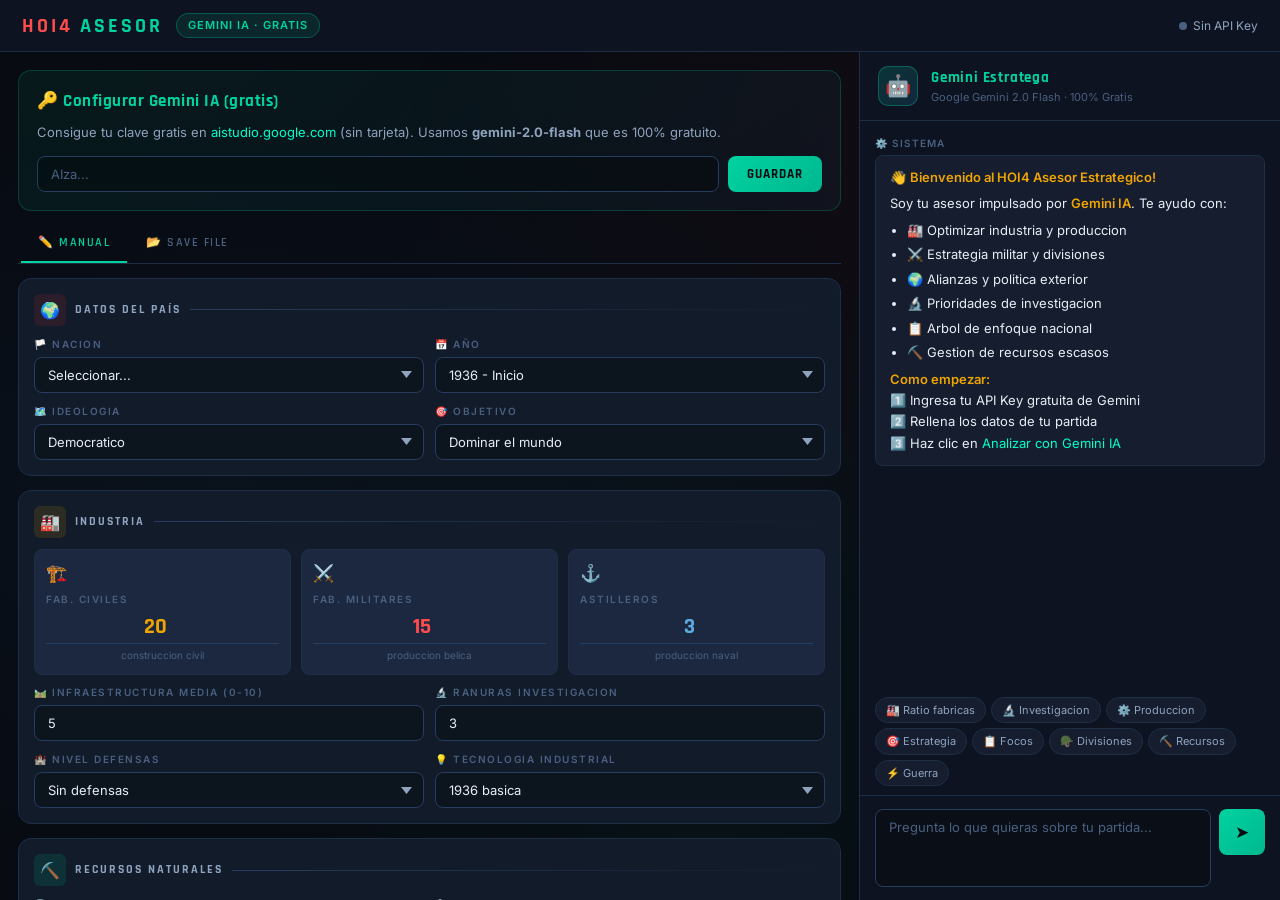
==== asesor.html @ 2e81d857 "MOdsito hoi4 ia" ====
<!DOCTYPE html>
<html lang="es">
<head>
<meta charset="UTF-8"/>
<meta name="viewport" content="width=device-width,initial-scale=1.0"/>
<title>HOI4 Asesor Estrategico - Gemini IA</title>
<link rel="preconnect" href="https://fonts.googleapis.com"/>
<link href="https://fonts.googleapis.com/css2?family=Rajdhani:wght@400;600;700&family=Inter:wght@300;400;500;600&family=Share+Tech+Mono&display=swap" rel="stylesheet"/>
<style>
:root{
  --bg0:#080b12;--bg1:#0d1320;--bg2:#111b2a;--bg3:#172034;--bgc:#1c2840;
  --rojo:#e03131;--rojo2:#ff4d4d;--teal:#00d2a0;--teal2:#00ffcc;
  --azul:#3498db;--oro:#f0a500;--verde:#2ecc71;
  --t1:#e8edf5;--t2:#8fa3bf;--t3:#4a6080;
  --borde:#1e2e45;--borde2:#273d5e;
  --gT:0 0 18px rgba(0,210,160,.22);--gR:0 0 18px rgba(224,49,49,.3);
  --r:8px;--r2:13px;--tr:.18s ease;
}
*{box-sizing:border-box;margin:0;padding:0}
html,body{height:100%;background:var(--bg0);color:var(--t1);font-family:'Inter',sans-serif;font-size:14px;line-height:1.5;overflow:hidden}
body::before{content:'';position:fixed;inset:0;background:radial-gradient(ellipse at 18% 55%,rgba(52,152,219,.05) 0%,transparent 55%),radial-gradient(ellipse at 82% 18%,rgba(224,49,49,.05) 0%,transparent 45%),radial-gradient(ellipse at 55% 85%,rgba(0,210,160,.04) 0%,transparent 45%);pointer-events:none;z-index:0}
.wrap{position:relative;z-index:1;display:flex;flex-direction:column;height:100vh}
/* HEADER */
header{display:flex;align-items:center;justify-content:space-between;padding:0 22px;height:52px;background:var(--bg1);border-bottom:1px solid var(--borde);flex-shrink:0}
.logo{font-family:'Rajdhani',sans-serif;font-weight:700;font-size:20px;letter-spacing:3px;color:var(--rojo2);text-transform:uppercase}
.logo span{color:var(--teal)}
.badge{background:rgba(0,210,160,.1);border:1px solid rgba(0,210,160,.3);color:var(--teal);padding:3px 11px;border-radius:20px;font-size:11px;font-weight:600;letter-spacing:1px}
.estado-api{display:flex;align-items:center;gap:6px;font-size:12px;color:var(--t2)}
.punto{width:8px;height:8px;border-radius:50%;background:var(--t3);transition:var(--tr)}
.punto.ok{background:var(--teal);box-shadow:0 0 7px var(--teal);animation:parpadeo 2.5s ease-in-out infinite}
.punto.error{background:var(--rojo2);box-shadow:0 0 7px var(--rojo2)}
@keyframes parpadeo{0%,100%{opacity:1}50%{opacity:.5}}
/* GRID */
.grid{display:grid;grid-template-columns:1fr 420px;flex:1;overflow:hidden}
/* PANEL IZQ */
.izq{display:flex;flex-direction:column;overflow-y:auto;padding:18px;gap:14px;border-right:1px solid var(--borde)}
.izq::-webkit-scrollbar{width:4px}
.izq::-webkit-scrollbar-thumb{background:var(--borde2);border-radius:2px}
/* PANEL SETUP */
.setup{background:linear-gradient(135deg,rgba(0,210,160,.07),rgba(52,152,219,.05));border:1px solid rgba(0,210,160,.22);border-radius:var(--r2);padding:18px}
.setup-titulo{font-family:'Rajdhani',sans-serif;font-size:17px;font-weight:700;color:var(--teal);margin-bottom:7px;letter-spacing:.5px}
.setup-desc{color:var(--t2);font-size:13px;margin-bottom:13px;line-height:1.65}
.setup-desc a{color:var(--teal2);text-decoration:none}
.setup-desc a:hover{text-decoration:underline}
.fila{display:flex;gap:9px}
/* INPUTS */
.inp{flex:1;background:rgba(0,0,0,.28);border:1px solid var(--borde2);border-radius:var(--r);color:var(--t1);padding:9px 13px;font-size:13px;font-family:'Inter',sans-serif;transition:var(--tr);outline:none}
.inp:focus{border-color:var(--teal);box-shadow:var(--gT)}
.inp::placeholder{color:var(--t3)}
select.inp{appearance:none;background-image:url("data:image/svg+xml,%3Csvg xmlns='http://www.w3.org/2000/svg' width='11' height='7'%3E%3Cpath fill='%238fa3bf' d='M5.5 7L0 0h11z'/%3E%3C/svg%3E");background-repeat:no-repeat;background-position:right 11px center;padding-right:30px;cursor:pointer}
select.inp option{background:var(--bgc)}
textarea.inp{resize:vertical;min-height:78px;font-family:'Inter',sans-serif}
/* BOTONES */
.btn{padding:9px 19px;border-radius:var(--r);border:none;cursor:pointer;font-family:'Rajdhani',sans-serif;font-weight:700;font-size:13px;letter-spacing:1px;text-transform:uppercase;transition:var(--tr);white-space:nowrap}
.btn-teal{background:linear-gradient(135deg,var(--teal),#00b890);color:#080b12}
.btn-teal:hover{background:linear-gradient(135deg,var(--teal2),var(--teal));transform:translateY(-1px);box-shadow:var(--gT)}
.btn-rojo{background:linear-gradient(135deg,var(--rojo),var(--rojo2));color:#fff}
.btn-rojo:hover{transform:translateY(-1px);box-shadow:var(--gR)}
.btn:disabled{opacity:.4;cursor:not-allowed;transform:none!important}
/* PANELES */
.panel{background:var(--bg2);border:1px solid var(--borde);border-radius:var(--r2);padding:15px;transition:border-color var(--tr)}
.panel:hover{border-color:var(--borde2)}
.sec-header{display:flex;align-items:center;gap:9px;margin-bottom:11px}
.sec-icon{width:32px;height:32px;border-radius:6px;display:flex;align-items:center;justify-content:center;font-size:16px;flex-shrink:0}
.sec-titulo{font-family:'Rajdhani',sans-serif;font-size:12px;font-weight:700;letter-spacing:2px;text-transform:uppercase;color:var(--t2)}
.sec-linea{flex:1;height:1px;background:linear-gradient(to right,var(--borde2),transparent)}
/* TABS */
.tabs{display:flex;gap:2px;border-bottom:1px solid var(--borde);padding:0 3px}
.tab{padding:9px 17px;font-family:'Rajdhani',sans-serif;font-weight:600;font-size:12px;letter-spacing:1.5px;text-transform:uppercase;color:var(--t3);cursor:pointer;border-bottom:2px solid transparent;transition:var(--tr)}
.tab.on{color:var(--teal);border-bottom-color:var(--teal)}
.tab:hover:not(.on){color:var(--t2)}
.tab-c{display:none;flex-direction:column;gap:14px}
.tab-c.on{display:flex}
/* GRID FORMULARIO */
.fg{display:grid;grid-template-columns:1fr 1fr;gap:11px}
.fg2{display:grid;grid-template-columns:1fr 1fr 1fr;gap:10px}
.fgrp{display:flex;flex-direction:column;gap:5px}
.full{grid-column:1/-1}
.lbl{font-size:10px;font-weight:600;letter-spacing:1.5px;text-transform:uppercase;color:var(--t3)}
/* TARJETAS FABRICA */
.fab-card{background:var(--bgc);border:1px solid var(--borde);border-radius:var(--r);padding:11px;display:flex;flex-direction:column;gap:4px;transition:var(--tr)}
.fab-card:hover{border-color:var(--borde2);transform:translateY(-2px)}
.fab-icon{font-size:17px;margin-bottom:2px}
.fab-lbl{font-size:10px;font-weight:600;letter-spacing:1.5px;text-transform:uppercase;color:var(--t3)}
.fab-inp{width:100%;background:transparent;border:none;border-bottom:1px solid var(--borde2);color:inherit;outline:none;text-align:center;font-family:'Rajdhani',sans-serif;font-size:22px;font-weight:700;padding:2px 0}
.fab-inp:focus{border-color:var(--teal)}
.fab-sub{font-size:10px;color:var(--t3);text-align:center}
.fab-card.oro  .fab-inp{color:var(--oro)}
.fab-card.rojo .fab-inp{color:var(--rojo2)}
.fab-card.azul .fab-inp{color:#5dade2}
/* ALERTA */
.alerta{padding:9px 13px;background:rgba(224,49,49,.09);border:1px solid rgba(224,49,49,.22);border-radius:var(--r);font-size:12px;color:#e07878;display:none;line-height:1.55}
.alerta.on{display:block}
/* ZONA SAVE */
.zona-save{border:2px dashed var(--borde2);border-radius:var(--r);padding:26px 18px;text-align:center;transition:var(--tr);cursor:pointer;position:relative}
.zona-save:hover,.zona-save.drag{border-color:var(--teal);background:rgba(0,210,160,.04)}
.zona-save input{position:absolute;inset:0;opacity:0;cursor:pointer}
.zona-icon{font-size:30px;margin-bottom:8px}
.zona-txt{font-size:13px;color:var(--t2);font-weight:500}
.zona-sub{font-size:11px;color:var(--t3);margin-top:5px;line-height:1.6}
/* BOTON ANALIZAR */
.btn-analizar{width:100%;padding:14px;font-size:15px;letter-spacing:3px;border-radius:var(--r2);position:relative;overflow:hidden}
.btn-analizar::before{content:'';position:absolute;inset:0;background:linear-gradient(90deg,transparent,rgba(255,255,255,.07),transparent);transform:translateX(-100%);transition:transform .5s ease}
.btn-analizar:hover::before{transform:translateX(100%)}
/* PANEL DERECHO CHAT */
.der{display:flex;flex-direction:column;background:var(--bg1)}
.chat-header{padding:14px 18px;border-bottom:1px solid var(--borde);display:flex;align-items:center;gap:13px;flex-shrink:0}
.ai-avatar{width:40px;height:40px;border-radius:10px;background:linear-gradient(135deg,rgba(0,210,160,.18),rgba(52,152,219,.15));border:1px solid rgba(0,210,160,.32);display:flex;align-items:center;justify-content:center;font-size:21px;flex-shrink:0}
.ai-nombre{font-family:'Rajdhani',sans-serif;font-weight:700;font-size:15px;color:var(--teal);letter-spacing:.8px}
.ai-sub{font-size:11px;color:var(--t3)}
.chat-cuerpo{flex:1;overflow-y:auto;padding:15px;display:flex;flex-direction:column;gap:11px}
.chat-cuerpo::-webkit-scrollbar{width:4px}
.chat-cuerpo::-webkit-scrollbar-thumb{background:var(--borde);border-radius:2px}
/* MENSAJES */
.msg{display:flex;flex-direction:column;gap:4px;animation:aparecer .28s ease}
@keyframes aparecer{from{opacity:0;transform:translateY(8px)}to{opacity:1;transform:translateY(0)}}
.msg-lbl{font-size:10px;font-weight:600;letter-spacing:1px;text-transform:uppercase;color:var(--t3)}
.burbuja{padding:11px 14px;border-radius:var(--r);font-size:13px;line-height:1.65}
.msg.usuario   .burbuja{background:rgba(52,152,219,.1);border:1px solid rgba(52,152,219,.22)}
.msg.asistente .burbuja{background:rgba(0,210,160,.06);border:1px solid rgba(0,210,160,.16)}
.msg.sistema   .burbuja{background:rgba(224,49,49,.08);border:1px solid rgba(224,49,49,.18);color:#e07878;font-size:12px}
.msg.bien      .burbuja{background:rgba(23,32,52,.8);border:1px solid var(--borde)}
.burbuja h3{font-family:'Rajdhani',sans-serif;font-size:13px;font-weight:700;color:var(--teal);margin:9px 0 4px;letter-spacing:.8px;text-transform:uppercase}
.burbuja h3:first-child{margin-top:0}
.burbuja ul,.burbuja ol{padding-left:17px;margin:5px 0}
.burbuja li{margin-bottom:3px}
.burbuja strong{color:var(--oro);font-weight:600}
.burbuja em{color:var(--teal2);font-style:normal}
.burbuja code{font-family:'Share Tech Mono',monospace;background:rgba(0,0,0,.28);padding:1px 5px;border-radius:3px;font-size:11px;color:var(--teal)}
.burbuja p{margin-bottom:5px}
.burbuja p:last-child{margin-bottom:0}
/* INDICADOR ESCRITURA */
.escribiendo{display:flex;align-items:center;gap:5px;padding:9px 13px;background:rgba(0,210,160,.05);border:1px solid rgba(0,210,160,.13);border-radius:var(--r);width:fit-content}
.pt{width:6px;height:6px;border-radius:50%;background:var(--teal);animation:pul 1.2s ease-in-out infinite}
.pt:nth-child(2){animation-delay:.2s}
.pt:nth-child(3){animation-delay:.4s}
@keyframes pul{0%,100%{opacity:.3;transform:scale(.8)}50%{opacity:1;transform:scale(1.2)}}
/* CHIPS */
.chips{padding:0 15px 9px;display:flex;flex-wrap:wrap;gap:5px}
.chip{padding:4px 10px;background:rgba(23,32,52,.8);border:1px solid var(--borde);border-radius:20px;font-size:11px;color:var(--t2);cursor:pointer;transition:var(--tr);white-space:nowrap}
.chip:hover{border-color:var(--teal);color:var(--teal);background:rgba(0,210,160,.07)}
/* PIE CHAT */
.chat-pie{padding:13px 15px;border-top:1px solid var(--borde);display:flex;gap:8px;flex-shrink:0}
#chatInp{flex:1;resize:none;height:46px;max-height:110px;overflow-y:auto;font-family:'Inter',sans-serif;font-size:13px}
.btn-env{width:46px;height:46px;border-radius:var(--r);border:none;cursor:pointer;background:linear-gradient(135deg,var(--teal),#00b890);color:#080b12;font-size:17px;display:flex;align-items:center;justify-content:center;transition:var(--tr);flex-shrink:0}
.btn-env:hover{transform:translateY(-2px);box-shadow:var(--gT)}
.btn-env:disabled{opacity:.4;cursor:not-allowed;transform:none}
/* DATOS SAVE */
.datos-save-grid{display:grid;grid-template-columns:1fr 1fr;gap:7px 14px;font-size:13px}
.datos-save-grid span{color:var(--t2)}
.info-nota{margin-top:10px;padding:8px 11px;background:rgba(240,165,0,.07);border:1px solid rgba(240,165,0,.2);border-radius:6px;font-size:11px;color:var(--oro)}
/* ESTADO SAVE */
.save-ok{display:flex;align-items:center;gap:10px;padding:11px;background:rgba(0,210,160,.07);border:1px solid rgba(0,210,160,.18);border-radius:var(--r);margin-top:10px}
.save-ok-nombre{font-weight:600;font-size:13px}
.save-ok-info{font-size:11px;color:var(--t3)}
.mt10{margin-top:10px}
.mt14{margin-top:14px}
.oculto{display:none!important}
::-webkit-scrollbar{width:5px}
::-webkit-scrollbar-track{background:transparent}
::-webkit-scrollbar-thumb{background:var(--borde);border-radius:3px}
</style>
</head>
<body>
<div class="wrap">
<header>
  <div style="display:flex;align-items:center;gap:13px">
    <div class="logo">HOI4 <span>Asesor</span></div>
    <div class="badge">GEMINI IA · GRATIS</div>
  </div>
  <div class="estado-api">
    <div class="punto" id="pto"></div>
    <span id="apiLbl">Sin API Key</span>
  </div>
</header>

<div class="grid">
<!-- ===== PANEL IZQUIERDO ===== -->
<div class="izq">

  <!-- API KEY -->
  <div class="setup" id="panelSetup">
    <div class="setup-titulo">🔑 Configurar Gemini IA (gratis)</div>
    <div class="setup-desc">
      Consigue tu clave gratis en <a href="https://aistudio.google.com/app/apikey" target="_blank">aistudio.google.com</a> 
      (sin tarjeta). Usamos <strong>gemini-2.0-flash</strong> que es 100% gratuito.
    </div>
    <div class="fila">
      <input type="password" class="inp" id="inpKey" placeholder="AIza..." autocomplete="off" onkeydown="if(event.key==='Enter')guardarKey()"/>
      <button class="btn btn-teal" onclick="guardarKey()">Guardar</button>
    </div>
  </div>

  <!-- TABS -->
  <div class="tabs">
    <div class="tab on" onclick="cambiarTab('manual',this)">✏️ Manual</div>
    <div class="tab"    onclick="cambiarTab('save',this)">📂 Save File</div>
  </div>

  <!-- TAB MANUAL -->
  <div id="tab-manual" class="tab-c on">

    <!-- PAIS -->
    <div class="panel">
      <div class="sec-header">
        <div class="sec-icon" style="background:rgba(224,49,49,.13)">🌍</div>
        <div class="sec-titulo">Datos del País</div>
        <div class="sec-linea"></div>
      </div>
      <div class="fg">
        <div class="fgrp">
          <label class="lbl">🏳️ Nacion</label>
          <select class="inp" id="pais">
            <option value="">Seleccionar...</option>
            <optgroup label="Grandes Potencias">
              <option>Alemania</option><option>Union Sovietica</option>
              <option>Estados Unidos</option><option>Reino Unido</option>
              <option>Francia</option><option>Japon</option><option>Italia</option>
            </optgroup>
            <optgroup label="Potencias Medianas">
              <option>China</option><option>Polonia</option><option>Espana</option>
              <option>Brasil</option><option>Argentina</option><option>Mexico</option>
              <option>Turquia</option><option>Rumania</option><option>Hungria</option>
              <option>Finlandia</option><option>Suecia</option><option>Yugoslavia</option>
              <option>Paises Bajos</option><option>Belgica</option><option>Grecia</option>
              <option>Checoslovaquia</option><option>Australia</option><option>Canada</option>
              <option>Otro</option>
            </optgroup>
          </select>
        </div>
        <div class="fgrp">
          <label class="lbl">📅 Año</label>
          <select class="inp" id="anio">
            <option>1936 - Inicio</option><option>1937</option><option>1938</option>
            <option>1939 - Inicio WWII</option><option>1940</option>
            <option>1941 - Barbarroja</option><option>1942</option>
            <option>1943</option><option>1944</option><option>1945 - Final</option>
          </select>
        </div>
        <div class="fgrp">
          <label class="lbl">🗺️ Ideologia</label>
          <select class="inp" id="ideologia">
            <option>Democratico</option><option>Fascista</option>
            <option>Comunista</option><option>No Alineado</option>
          </select>
        </div>
        <div class="fgrp">
          <label class="lbl">🎯 Objetivo</label>
          <select class="inp" id="objetivo">
            <option>Dominar el mundo</option><option>Sobrevivir</option>
            <option>Potencia regional</option><option>Victoria economica</option>
            <option>Guerra relampago</option><option>Seguir la historia</option>
          </select>
        </div>
      </div>
    </div>

    <!-- INDUSTRIA -->
    <div class="panel">
      <div class="sec-header">
        <div class="sec-icon" style="background:rgba(240,165,0,.13)">🏭</div>
        <div class="sec-titulo">Industria</div>
        <div class="sec-linea"></div>
      </div>
      <div class="fg2">
        <div class="fab-card oro">
          <div class="fab-icon">🏗️</div>
          <div class="fab-lbl">Fab. Civiles</div>
          <input type="number" class="fab-inp" id="fabCiv" value="20" min="0" oninput="alertas()"/>
          <div class="fab-sub">construccion civil</div>
        </div>
        <div class="fab-card rojo">
          <div class="fab-icon">⚔️</div>
          <div class="fab-lbl">Fab. Militares</div>
          <input type="number" class="fab-inp" id="fabMil" value="15" min="0" oninput="alertas()"/>
          <div class="fab-sub">produccion belica</div>
        </div>
        <div class="fab-card azul">
          <div class="fab-icon">⚓</div>
          <div class="fab-lbl">Astilleros</div>
          <input type="number" class="fab-inp" id="fabDoc" value="3" min="0"/>
          <div class="fab-sub">produccion naval</div>
        </div>
      </div>
      <div class="fg mt10">
        <div class="fgrp">
          <label class="lbl">🛤️ Infraestructura media (0-10)</label>
          <input type="number" class="inp" id="infra" value="5" min="0" max="10"/>
        </div>
        <div class="fgrp">
          <label class="lbl">🔬 Ranuras investigacion</label>
          <input type="number" class="inp" id="ranuras" value="3" min="1" max="5"/>
        </div>
        <div class="fgrp">
          <label class="lbl">🏰 Nivel defensas</label>
          <select class="inp" id="defensas">
            <option>Sin defensas</option><option>Basica (1-3)</option>
            <option>Moderada (4-6)</option><option>Fuerte (7-10)</option>
          </select>
        </div>
        <div class="fgrp">
          <label class="lbl">💡 Tecnologia industrial</label>
          <select class="inp" id="tecno">
            <option>1936 basica</option><option>1939 intermedia</option>
            <option>1941 avanzada</option><option>1943+ superior</option>
          </select>
        </div>
      </div>
      <div id="alertaRatio" class="alerta mt10">⚠️ <strong>Pocas fabricas civiles</strong> — la construccion sera muy lenta. Considera convertir algunas militares temporalmente.</div>
    </div>

    <!-- RECURSOS -->
    <div class="panel">
      <div class="sec-header">
        <div class="sec-icon" style="background:rgba(0,210,160,.12)">⛏️</div>
        <div class="sec-titulo">Recursos Naturales</div>
        <div class="sec-linea"></div>
      </div>
      <div class="fg">
        <div class="fgrp">
          <label class="lbl">🛢️ Petroleo</label>
          <input type="number" class="inp" id="petroleo" value="10" min="0" oninput="alertas()"/>
        </div>
        <div class="fgrp">
          <label class="lbl">🔩 Acero</label>
          <input type="number" class="inp" id="acero" value="40" min="0" oninput="alertas()"/>
        </div>
        <div class="fgrp">
          <label class="lbl">✈️ Aluminio</label>
          <input type="number" class="inp" id="aluminio" value="15" min="0"/>
        </div>
        <div class="fgrp">
          <label class="lbl">⚙️ Tungsteno</label>
          <input type="number" class="inp" id="tungsteno" value="5" min="0"/>
        </div>
        <div class="fgrp">
          <label class="lbl">🌿 Caucho</label>
          <input type="number" class="inp" id="caucho" value="3" min="0" oninput="alertas()"/>
        </div>
        <div class="fgrp">
          <label class="lbl">💎 Cromo</label>
          <input type="number" class="inp" id="cromo" value="5" min="0"/>
        </div>
      </div>
      <div id="alertaRec" class="alerta mt10"></div>
    </div>

    <!-- MILITAR -->
    <div class="panel">
      <div class="sec-header">
        <div class="sec-icon" style="background:rgba(224,49,49,.13)">⚔️</div>
        <div class="sec-titulo">Fuerzas Militares</div>
        <div class="sec-linea"></div>
      </div>
      <div class="fg">
        <div class="fgrp">
          <label class="lbl">🪖 Divisiones totales</label>
          <input type="number" class="inp" id="divs" value="30" min="0"/>
        </div>
        <div class="fgrp">
          <label class="lbl">👥 Manpower disponible (miles)</label>
          <input type="number" class="inp" id="manpower" value="500" min="0"/>
        </div>
        <div class="fgrp">
          <label class="lbl">✈️ Aviones totales</label>
          <input type="number" class="inp" id="aviones" value="200" min="0"/>
        </div>
        <div class="fgrp">
          <label class="lbl">🚢 Barcos de guerra</label>
          <input type="number" class="inp" id="barcos" value="10" min="0"/>
        </div>
        <div class="fgrp">
          <label class="lbl">📖 Doctrina militar</label>
          <select class="inp" id="doctrina">
            <option>Sin doctrina</option><option>Superioridad de Fuego</option>
            <option>Guerra de Movimiento</option><option>Asalto Masivo</option>
            <option>Plan de Gran Batalla</option><option>Frente Amplio</option>
          </select>
        </div>
        <div class="fgrp">
          <label class="lbl">🎖️ Calidad generales</label>
          <select class="inp" id="geners">
            <option>Malos (0-2)</option><option>Promedio (3-5)</option>
            <option>Buenos (6-8)</option><option>Elite (9-10)</option>
          </select>
        </div>
      </div>
    </div>

    <!-- CONTEXTO -->
    <div class="panel">
      <div class="sec-header">
        <div class="sec-icon" style="background:rgba(52,152,219,.13)">📝</div>
        <div class="sec-titulo">Situacion Actual</div>
        <div class="sec-linea"></div>
      </div>
      <div class="fgrp">
        <label class="lbl">Describe tu situacion (alianzas, guerras, focos completados, problemas...)</label>
        <textarea class="inp" id="contexto" rows="4" placeholder="Ej: Soy Alemania 1939, acabo de invadir Polonia, tengo a Francia al oeste, me falta caucho y petroleo, complete el foco 'Rhineland'..."></textarea>
      </div>
    </div>

    <button class="btn btn-rojo btn-analizar" id="btnAnal" onclick="analizarPartida()">
      🧠 Analizar con Gemini IA
    </button>

  </div><!-- /tab-manual -->

  <!-- TAB SAVE FILE -->
  <div id="tab-save" class="tab-c">
    <div class="panel">
      <div class="sec-header">
        <div class="sec-icon" style="background:rgba(0,210,160,.12)">📂</div>
        <div class="sec-titulo">Cargar Partida Guardada</div>
        <div class="sec-linea"></div>
      </div>
      <div class="zona-save" id="zonaSave">
        <input type="file" accept=".hoi4" id="inpSave" onchange="procesarSave(event)"/>
        <div class="zona-icon">📁</div>
        <div class="zona-txt">Arrastra tu archivo .hoi4 aqui o haz clic</div>
        <div class="zona-sub">Ruta tipica:<br/><code style="color:var(--teal);font-size:11px">Documentos\Paradox Interactive\Hearts of Iron IV\save games\</code></div>
      </div>
      <div id="saveOk" class="oculto">
        <div class="save-ok">
          <span style="font-size:20px">✅</span>
          <div>
            <div class="save-ok-nombre" id="saveNombre"></div>
            <div class="save-ok-info" id="saveInfo"></div>
          </div>
        </div>
      </div>
      <div id="saveDatos" class="oculto mt10"></div>
    </div>
    <button class="btn btn-rojo btn-analizar mt14" id="btnAnalSave" onclick="analizarSave()">
      🧠 Analizar Save con Gemini IA
    </button>
  </div><!-- /tab-save -->

</div><!-- /izq -->
<!-- ===== PANEL DERECHO CHAT ===== -->
<div class="der">
  <div class="chat-header">
    <div class="ai-avatar">🤖</div>
    <div>
      <div class="ai-nombre">Gemini Estratega</div>
      <div class="ai-sub">Google Gemini 2.0 Flash · 100% Gratis</div>
    </div>
  </div>

  <div class="chat-cuerpo" id="chatCuerpo">
    <div class="msg bien">
      <div class="msg-lbl">⚙️ Sistema</div>
      <div class="burbuja">
        <p>👋 <strong>Bienvenido al HOI4 Asesor Estrategico!</strong></p>
        <p>Soy tu asesor impulsado por <strong>Gemini IA</strong>. Te ayudo con:</p>
        <ul>
          <li>🏭 Optimizar industria y produccion</li>
          <li>⚔️ Estrategia militar y divisiones</li>
          <li>🌍 Alianzas y politica exterior</li>
          <li>🔬 Prioridades de investigacion</li>
          <li>📋 Arbol de enfoque nacional</li>
          <li>⛏️ Gestion de recursos escasos</li>
        </ul>
        <p><strong>Como empezar:</strong><br/>
        1️⃣ Ingresa tu API Key gratuita de Gemini<br/>
        2️⃣ Rellena los datos de tu partida<br/>
        3️⃣ Haz clic en <em>Analizar con Gemini IA</em></p>
      </div>
    </div>
  </div>

  <div class="chips">
    <div class="chip" onclick="rapido('Cuantas fabricas civiles vs militares deberia tener ahora mismo?')">🏭 Ratio fabricas</div>
    <div class="chip" onclick="rapido('Que tecnologias deberia investigar primero con mis ranuras?')">🔬 Investigacion</div>
    <div class="chip" onclick="rapido('Como optimizo mi cola de produccion de equipamiento?')">⚙️ Produccion</div>
    <div class="chip" onclick="rapido('Dame una estrategia general para ganar con mi pais')">🎯 Estrategia</div>
    <div class="chip" onclick="rapido('Que focos del arbol nacional me recomiendas completar primero?')">📋 Focos</div>
    <div class="chip" onclick="rapido('Como construyo divisiones eficientes para mi doctrina?')">🪖 Divisiones</div>
    <div class="chip" onclick="rapido('Como soluciono mis problemas de recursos escasos?')">⛏️ Recursos</div>
    <div class="chip" onclick="rapido('Cuando deberia entrar en guerra y contra quien?')">⚡ Guerra</div>
  </div>

  <div class="chat-pie">
    <textarea class="inp" id="chatInp" placeholder="Pregunta lo que quieras sobre tu partida..." onkeydown="tecla(event)"></textarea>
    <button class="btn-env" id="btnEnv" onclick="enviar()" title="Enviar (Enter)">➤</button>
  </div>
</div><!-- /der -->

</div><!-- /grid -->
</div><!-- /wrap -->
<script>
// ============================================================
//  HOI4 ASESOR ESTRATEGICO - Motor JavaScript
// ============================================================
let apiKey = localStorage.getItem('hoi4_key') || '';
let historial = [];
let ctxJuego = null;
let datosSave = null;

document.addEventListener('DOMContentLoaded', () => {
  if (apiKey) {
    document.getElementById('inpKey').value = apiKey;
    setApi(true);
    document.getElementById('panelSetup').style.opacity = '.55';
  }
  setupArrastre();
  alertas();
});

// --- API KEY ---
function guardarKey() {
  const k = document.getElementById('inpKey').value.trim();
  if (k.length < 20) {
    msg('sistema', '⚠️ La clave de API es demasiado corta. Obtenla gratis en aistudio.google.com');
    return;
  }
  apiKey = k;
  localStorage.setItem('hoi4_key', k);
  setApi(true);
  document.getElementById('panelSetup').style.opacity = '.55';
  msg('bien', '✅ Clave guardada. Ya puedes analizar tu partida!');
}

function setApi(ok) {
  document.getElementById('pto').className = 'punto ' + (ok ? 'ok' : 'error');
  document.getElementById('apiLbl').textContent = ok ? 'Gemini Conectado' : 'Sin conexion';
}

// --- TABS ---
function cambiarTab(n, el) {
  document.querySelectorAll('.tab').forEach(t => t.classList.remove('on'));
  document.querySelectorAll('.tab-c').forEach(t => t.classList.remove('on'));
  el.classList.add('on');
  document.getElementById('tab-' + n).classList.add('on');
}

// --- ALERTAS EN TIEMPO REAL ---
function alertas() {
  const civ = +document.getElementById('fabCiv')?.value || 0;
  const mil = +document.getElementById('fabMil')?.value || 1;
  const pet = +document.getElementById('petroleo')?.value || 0;
  const ace = +document.getElementById('acero')?.value || 0;
  const cau = +document.getElementById('caucho')?.value || 0;

  const ar = document.getElementById('alertaRatio');
  if (ar) ar.classList.toggle('on', mil > 0 && civ / mil < 0.4);

  const alertaRec = document.getElementById('alertaRec');
  if (alertaRec) {
    const p = [];
    if (pet < 5) p.push('🛢️ Petroleo CRITICO — aviones y blindados penalizados');
    if (ace < 10) p.push('🔩 Acero bajo — limita produccion pesada');
    if (cau < 2) p.push('🌿 Caucho escaso — necesario para aviones y camiones');
    if (p.length) { alertaRec.innerHTML = '⚠️ <strong>Alertas:</strong><br>' + p.join('<br>'); alertaRec.classList.add('on'); }
    else alertaRec.classList.remove('on');
  }
}

// --- RECOPILAR DATOS ---
function datos() {
  return {
    pais:      document.getElementById('pais').value || 'No especificado',
    anio:      document.getElementById('anio').value,
    ideologia: document.getElementById('ideologia').value,
    objetivo:  document.getElementById('objetivo').value,
    ind: {
      civ: +document.getElementById('fabCiv').value || 0,
      mil: +document.getElementById('fabMil').value || 0,
      doc: +document.getElementById('fabDoc').value || 0,
      infra:   +document.getElementById('infra').value || 5,
      ranuras: +document.getElementById('ranuras').value || 3,
      def:   document.getElementById('defensas').value,
      tecno: document.getElementById('tecno').value,
    },
    res: {
      petroleo: +document.getElementById('petroleo').value || 0,
      acero:    +document.getElementById('acero').value || 0,
      aluminio: +document.getElementById('aluminio').value || 0,
      tungsteno:+document.getElementById('tungsteno').value || 0,
      caucho:   +document.getElementById('caucho').value || 0,
      cromo:    +document.getElementById('cromo').value || 0,
    },
    mil: {
      divs:    +document.getElementById('divs').value || 0,
      mp:      +document.getElementById('manpower').value || 0,
      aviones: +document.getElementById('aviones').value || 0,
      barcos:  +document.getElementById('barcos').value || 0,
      doctrina:document.getElementById('doctrina').value,
      geners:  document.getElementById('geners').value,
    },
    extra: document.getElementById('contexto').value,
  };
}

function prompt_sistema(d) {
  const r = d.res, i = d.ind, m = d.mil;
  const ratio = i.mil > 0 ? (i.civ / i.mil).toFixed(2) : 'N/A';
  const warns = [];
  if (r.petroleo < 5) warns.push('PETROLEO CRITICO');
  if (r.caucho < 2) warns.push('CAUCHO ESCASO');
  if (r.acero < 10) warns.push('ACERO BAJO');
  return 'Eres "Gemini Estratega", asesor experto de Hearts of Iron IV (HOI4) en espanol.\n' +
    'Da consejos CONCRETOS, ESPECIFICOS y con los numeros exactos del jugador. NUNCA des consejos genericos.\n' +
    'Usa emojis. Maximo 450 palabras. Usa ### para secciones. Responde SIEMPRE en espanol.\n\n' +
    '=== PARTIDA ACTUAL ===\n' +
    'Pais: ' + d.pais + ' | Anio: ' + d.anio + ' | Ideologia: ' + d.ideologia + ' | Objetivo: ' + d.objetivo + '\n\n' +
    'INDUSTRIA:\n' +
    '  Fabricas civiles: ' + i.civ + ' | Militares: ' + i.mil + ' | Astilleros: ' + i.doc + '\n' +
    '  Ratio civ/mil: ' + ratio + ' (ideal en paz >0.5, en guerra puede bajar)\n' +
    '  Infraestructura: ' + i.infra + '/10 | Ranuras invest: ' + i.ranuras + '/5\n' +
    '  Defensas: ' + i.def + ' | Tecnologia: ' + i.tecno + '\n\n' +
    'RECURSOS:\n' +
    '  Petroleo: ' + r.petroleo + ' | Acero: ' + r.acero + ' | Aluminio: ' + r.aluminio + '\n' +
    '  Tungsteno: ' + r.tungsteno + ' | Caucho: ' + r.caucho + ' | Cromo: ' + r.cromo + '\n' +
    (warns.length ? '  ALERTAS CRITICAS: ' + warns.join(', ') : '  Recursos: sin alertas criticas') + '\n\n' +
    'MILITAR:\n' +
    '  Divisiones: ' + m.divs + ' | Manpower: ' + m.mp + 'k | Aviones: ' + m.aviones + ' | Barcos: ' + m.barcos + '\n' +
    '  Doctrina: ' + m.doctrina + ' | Generales: ' + m.geners + '\n\n' +
    'CONTEXTO: ' + (d.extra || 'No especificado') + '\n' +
    '======================';
}

// --- GEMINI API ---
async function gemini(texto, sys) {
  if (!apiKey) throw new Error('Sin API Key. Configurala arriba primero.');
  const url = 'https://generativelanguage.googleapis.com/v1beta/models/gemini-2.0-flash:generateContent?key=' + apiKey;
  const msgs = historial.slice(-16).map(h => ({ role: h.rol, parts: [{ text: h.txt }] }));
  msgs.push({ role: 'user', parts: [{ text: texto }] });
  const res = await fetch(url, {
    method: 'POST',
    headers: { 'Content-Type': 'application/json' },
    body: JSON.stringify({
      system_instruction: { parts: [{ text: sys }] },
      contents: msgs,
      generationConfig: { temperature: 0.72, maxOutputTokens: 1200, topP: 0.95 }
    })
  });
  if (!res.ok) {
    const e = await res.json().catch(() => ({}));
    const em = e?.error?.message || 'HTTP ' + res.status;
    if (res.status === 400 || res.status === 403) { setApi(false); throw new Error('API Key invalida o sin acceso. Verifica en aistudio.google.com'); }
    if (res.status === 429) throw new Error('Limite de solicitudes. Espera unos segundos.');
    throw new Error('Error Gemini: ' + em);
  }
  const d = await res.json();
  const t = d.candidates?.[0]?.content?.parts?.[0]?.text;
  if (!t) throw new Error('Gemini no devolvio respuesta. Intenta de nuevo.');
  return t;
}

// --- ANALIZAR PARTIDA ---
async function analizarPartida() {
  if (!apiKey) { msg('sistema', '⚠️ Primero configura tu API Key arriba.'); return; }
  const d = datos();
  if (!d.pais || d.pais === 'No especificado') { msg('sistema', '⚠️ Selecciona un pais antes de analizar.'); return; }
  ctxJuego = d;
  msg('usuario', '📊 Analizando: ' + d.pais + ' (' + d.anio + ')');
  await enviarGemini(
    'Analiza mi partida completa de HOI4 como ' + d.pais + ' en ' + d.anio + '. Dame:\n' +
    '### 1. Diagnostico de Industria\n' +
    'Evalua mis ' + d.ind.civ + ' fab. civiles, ' + d.ind.mil + ' militares y ' + d.ind.doc + ' astilleros.\n' +
    '### 2. Problemas Criticos\n' +
    'Cuales son mis cuellos de botella mas urgentes?\n' +
    '### 3. Las 3 Acciones Prioritarias AHORA\n' +
    'Que debo hacer en las proximas horas de juego?\n' +
    '### 4. Estrategia para mi Objetivo\n' +
    'Como logro "' + d.objetivo + '" con mi situacion actual?',
    prompt_sistema(d)
  );
}

// --- ANALIZAR SAVE ---
async function analizarSave() {
  if (!apiKey) { msg('sistema', '⚠️ Primero configura tu API Key.'); return; }
  if (!datosSave) { msg('sistema', '⚠️ Primero carga un archivo .hoi4'); return; }
  const s = datosSave;
  const sys = 'Eres Gemini Estratega, experto en HOI4. Analiza estos datos de save file y da consejos concretos en espanol. Usa emojis y secciones con ###. Max 500 palabras.';
  const txt = 'Analiza este save file de HOI4:\n' +
    'Pais: ' + s.pais + ' | Fecha: ' + s.fecha + '\n' +
    'Fab. Civiles: ' + s.civ + ' | Fab. Militares: ' + s.mil + ' | Astilleros: ' + s.doc + '\n' +
    'Manpower: ' + s.manpower + ' | Poder Politico: ' + s.pp + '\n' +
    'Estabilidad: ' + s.estab + ' | Apoyo a guerra: ' + s.apoyo + '\n' +
    'Ideologia: ' + s.ideo + '\n' +
    'Dame recomendaciones especificas para mejorar mi situacion.';
  msg('usuario', '📂 Analizando save: ' + s.pais + ' (' + s.fecha + ')');
  await enviarGemini(txt, sys);
}

// --- ENVIAR AL CHAT ---
async function enviarGemini(texto, sys) {
  const ps = sys || (ctxJuego ? prompt_sistema(ctxJuego) : 'Eres Gemini Estratega experto en HOI4. Responde en espanol de forma clara y concreta. Max 400 palabras.');
  cargando(true);
  const ind = indicador();
  try {
    const r = await gemini(texto, ps);
    historial.push({ rol: 'user', txt: texto });
    historial.push({ rol: 'model', txt: r });
    quitarInd(ind);
    msg('asistente', r);
    setApi(true);
  } catch(e) {
    quitarInd(ind);
    msg('sistema', '❌ ' + e.message);
    if (e.message.includes('invalida') || e.message.includes('acceso')) setApi(false);
  } finally {
    cargando(false);
  }
}

async function enviar() {
  const inp = document.getElementById('chatInp');
  const t = inp.value.trim();
  if (!t) return;
  if (!apiKey) { msg('sistema', '⚠️ Configura tu API Key primero.'); return; }
  inp.value = ''; inp.style.height = '46px';
  msg('usuario', t);
  await enviarGemini(t);
}

function rapido(t) {
  if (!apiKey) { msg('sistema', '⚠️ Configura tu API Key primero.'); return; }
  msg('usuario', t);
  enviarGemini(t);
}

function tecla(e) {
  if (e.key === 'Enter' && !e.shiftKey) { e.preventDefault(); enviar(); }
  const el = e.target;
  el.style.height = '46px';
  el.style.height = Math.min(el.scrollHeight, 110) + 'px';
}

// --- UI HELPERS ---
function msg(tipo, texto) {
  const c = document.getElementById('chatCuerpo');
  const d = document.createElement('div');
  d.className = 'msg ' + tipo;
  const lbl = document.createElement('div');
  lbl.className = 'msg-lbl';
  lbl.textContent = tipo === 'usuario' ? '👤 Tu' : tipo === 'asistente' ? '🤖 Gemini Estratega' : '⚙️ Sistema';
  const bur = document.createElement('div');
  bur.className = 'burbuja';
  bur.innerHTML = md(texto);
  d.appendChild(lbl); d.appendChild(bur);
  c.appendChild(d); c.scrollTop = c.scrollHeight;
}

function indicador() {
  const c = document.getElementById('chatCuerpo');
  const w = document.createElement('div');
  w.className = 'msg asistente'; w.id = 'ind';
  const l = document.createElement('div'); l.className = 'msg-lbl'; l.textContent = '🤖 Gemini Estratega';
  const i = document.createElement('div'); i.className = 'escribiendo';
  i.innerHTML = '<div class="pt"></div><div class="pt"></div><div class="pt"></div>';
  w.appendChild(l); w.appendChild(i);
  c.appendChild(w); c.scrollTop = c.scrollHeight;
  return w;
}

function quitarInd(el) { if (el && el.parentNode) el.parentNode.removeChild(el); }

function cargando(v) {
  const b1 = document.getElementById('btnAnal');
  const b2 = document.getElementById('btnAnalSave');
  const be = document.getElementById('btnEnv');
  if (b1) { b1.disabled = v; b1.textContent = v ? '⏳ Analizando...' : '🧠 Analizar con Gemini IA'; }
  if (b2) { b2.disabled = v; b2.textContent = v ? '⏳ Analizando...' : '🧠 Analizar Save con Gemini IA'; }
  if (be) be.disabled = v;
}

// --- MARKDOWN SIMPLE ---
function md(t) {
  let h = t.replace(/&/g,'&amp;').replace(/</g,'&lt;').replace(/>/g,'&gt;');
  h = h.replace(/^### (.+)$/gm,'<h3>$1</h3>').replace(/^## (.+)$/gm,'<h3>$1</h3>').replace(/^# (.+)$/gm,'<h3>$1</h3>');
  h = h.replace(/\*\*\*(.+?)\*\*\*/g,'<strong><em>$1</em></strong>').replace(/\*\*(.+?)\*\*/g,'<strong>$1</strong>').replace(/__(.+?)__/g,'<strong>$1</strong>').replace(/\*(.+?)\*/g,'<em>$1</em>');
  h = h.replace(/`([^`]+)`/g,'<code>$1</code>');
  h = h.replace(/^[\*\-\•] (.+)$/gm,'<li>$1</li>').replace(/^\d+\. (.+)$/gm,'<li>$1</li>');
  h = h.replace(/(<li>[\s\S]*?<\/li>\n?)+/g, m => '<ul>' + m + '</ul>');
  return h.split(/\n\n+/).map(p => {
    p = p.trim(); if (!p) return '';
    if (/^<(h3|ul|li)/.test(p)) return p;
    return '<p>' + p.replace(/\n/g,'<br/>') + '</p>';
  }).join('') || '<p>' + h.replace(/\n/g,'<br/>') + '</p>';
}

// --- SAVE FILE PARSER ---
function setupArrastre() {
  const z = document.getElementById('zonaSave');
  if (!z) return;
  z.addEventListener('dragover', e => { e.preventDefault(); z.classList.add('drag'); });
  z.addEventListener('dragleave', () => z.classList.remove('drag'));
  z.addEventListener('drop', e => {
    e.preventDefault(); z.classList.remove('drag');
    const f = e.dataTransfer.files[0]; if (f) leerArchivo(f);
  });
}

function procesarSave(e) { const f = e.target.files[0]; if (f) leerArchivo(f); }

function leerArchivo(f) {
  if (!f.name.endsWith('.hoi4')) { msg('sistema','⚠️ El archivo debe ser un .hoi4 (save game de HOI4)'); return; }
  const r = new FileReader();
  r.onload = e => {
    try {
      const c = e.target.result;
      const d = parsearSave(c);
      datosSave = d;
      document.getElementById('saveOk').classList.remove('oculto');
      document.getElementById('saveNombre').textContent = f.name;
      document.getElementById('saveInfo').textContent = (f.size/1024/1024).toFixed(2) + ' MB | Pais: ' + d.pais + ' | Fecha: ' + d.fecha;
      mostrarDatos(d);
      msg('bien', '✅ Save cargado: <strong>' + d.pais + '</strong> (' + d.fecha + '). Haz clic en "Analizar Save".');
    } catch(err) { msg('sistema','❌ Error al leer el save: ' + err.message); }
  };
  r.onerror = () => msg('sistema','❌ No se pudo leer el archivo.');
  r.readAsText(f, 'utf-8');
}

function parsearSave(c) {
  const b = p => { const m = c.match(p); return m ? m[1] : null; };
  return {
    pais:    b(/player\s*=\s*"?([A-Z]{3})"?/) || 'DES',
    fecha:   b(/date\s*=\s*"?(\d{4}\.\d+\.\d+)"?/) || 'Desconocida',
    civ:     parseInt(b(/civilian_factory\s*=\s*(\d+)/)) || 0,
    mil:     parseInt(b(/military_factory\s*=\s*(\d+)/)) || 0,
    doc:     parseInt(b(/dockyard\s*=\s*(\d+)/)) || 0,
    manpower: parseFloat(b(/manpower\s*=\s*([\d.]+)/) || '0').toFixed(0),
    pp:      parseFloat(b(/political_power\s*=\s*([\d.]+)/) || '0').toFixed(1),
    estab:   (parseFloat(b(/stability\s*=\s*([\d.]+)/) || '0') * 100).toFixed(1) + '%',
    apoyo:   (parseFloat(b(/war_support\s*=\s*([\d.]+)/) || '0') * 100).toFixed(1) + '%',
    ideo: (function() {
      const c2 = {
        'Fascista':    parseFloat(b(/fascism\s*=\s*([\d.]+)/) || '0'),
        'Democratico': parseFloat(b(/democratic\s*=\s*([\d.]+)/) || '0'),
        'Comunista':   parseFloat(b(/communism\s*=\s*([\d.]+)/) || '0'),
        'No Alineado': parseFloat(b(/neutrality\s*=\s*([\d.]+)/) || '0'),
      };
      return Object.entries(c2).sort((a,b2)=>b2[1]-a[1])[0][0];
    })()
  };
}

function mostrarDatos(d) {
  const c = document.getElementById('saveDatos');
  c.classList.remove('oculto');
  c.innerHTML = '<div class="panel"><div class="sec-header"><div class="sec-icon" style="background:rgba(0,210,160,.12)">📊</div><div class="sec-titulo">Datos Extraidos</div><div class="sec-linea"></div></div>' +
'<div class="datos-save-grid">' +
  '<span>Pais (TAG):</span><strong>' + d.pais + '</strong>' +
  '<span>Fecha:</span><strong>' + d.fecha + '</strong>' +
  '<span>Fab. Civiles:</span><strong style="color:var(--oro)">' + d.civ + '</strong>' +
  '<span>Fab. Militares:</span><strong style="color:var(--rojo2)">' + d.mil + '</strong>' +
  '<span>Astilleros:</span><strong style="color:#5dade2">' + d.doc + '</strong>' +
  '<span>Manpower:</span><strong>' + d.manpower + '</strong>' +
  '<span>Poder Politico:</span><strong style="color:var(--teal)">' + d.pp + '</strong>' +
  '<span>Estabilidad:</span><strong style="color:var(--verde)">' + d.estab + '</strong>' +
  '<span>Apoyo a Guerra:</span><strong style="color:var(--rojo2)">' + d.apoyo + '</strong>' +
  '<span>Ideologia:</span><strong>' + d.ideo + '</strong>' +
'</div>' +
'<p class="info-nota">ℹ️ El parser extrae valores basicos. Algunos datos complejos requieren analisis manual complementario.</p>' +
'</div>';
}
</script>
</body>
</html>
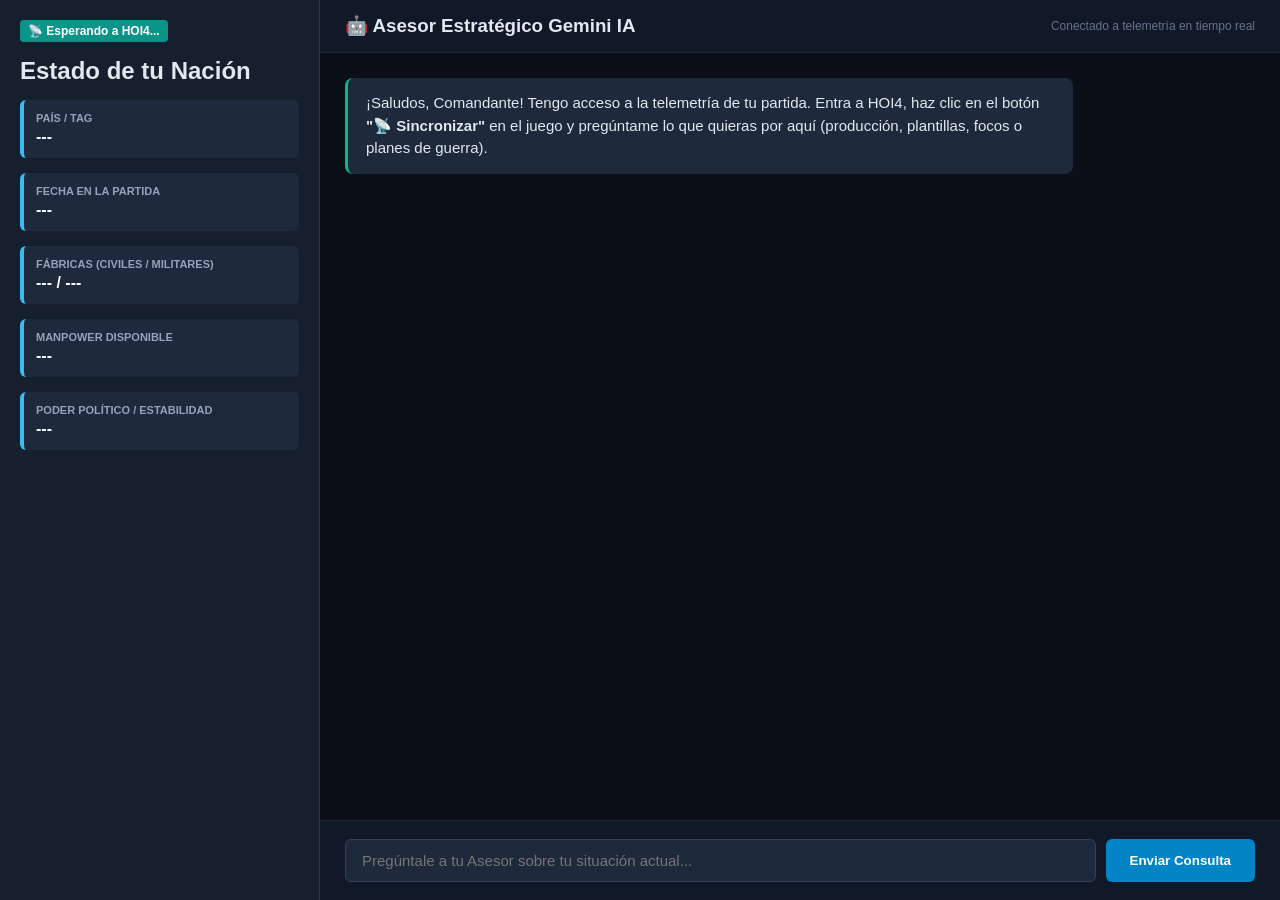
==== commit 5f64f3f2: "Primer commit (sin claves)" ====
--- a/asesor.html
+++ b/asesor.html
@@ -1,864 +1,252 @@
 <!DOCTYPE html>
 <html lang="es">
+
 <head>
-<meta charset="UTF-8"/>
-<meta name="viewport" content="width=device-width,initial-scale=1.0"/>
-<title>HOI4 Asesor Estrategico - Gemini IA</title>
-<link rel="preconnect" href="https://fonts.googleapis.com"/>
-<link href="https://fonts.googleapis.com/css2?family=Rajdhani:wght@400;600;700&family=Inter:wght@300;400;500;600&family=Share+Tech+Mono&display=swap" rel="stylesheet"/>
-<style>
-:root{
-  --bg0:#080b12;--bg1:#0d1320;--bg2:#111b2a;--bg3:#172034;--bgc:#1c2840;
-  --rojo:#e03131;--rojo2:#ff4d4d;--teal:#00d2a0;--teal2:#00ffcc;
-  --azul:#3498db;--oro:#f0a500;--verde:#2ecc71;
-  --t1:#e8edf5;--t2:#8fa3bf;--t3:#4a6080;
-  --borde:#1e2e45;--borde2:#273d5e;
-  --gT:0 0 18px rgba(0,210,160,.22);--gR:0 0 18px rgba(224,49,49,.3);
-  --r:8px;--r2:13px;--tr:.18s ease;
-}
-*{box-sizing:border-box;margin:0;padding:0}
-html,body{height:100%;background:var(--bg0);color:var(--t1);font-family:'Inter',sans-serif;font-size:14px;line-height:1.5;overflow:hidden}
-body::before{content:'';position:fixed;inset:0;background:radial-gradient(ellipse at 18% 55%,rgba(52,152,219,.05) 0%,transparent 55%),radial-gradient(ellipse at 82% 18%,rgba(224,49,49,.05) 0%,transparent 45%),radial-gradient(ellipse at 55% 85%,rgba(0,210,160,.04) 0%,transparent 45%);pointer-events:none;z-index:0}
-.wrap{position:relative;z-index:1;display:flex;flex-direction:column;height:100vh}
-/* HEADER */
-header{display:flex;align-items:center;justify-content:space-between;padding:0 22px;height:52px;background:var(--bg1);border-bottom:1px solid var(--borde);flex-shrink:0}
-.logo{font-family:'Rajdhani',sans-serif;font-weight:700;font-size:20px;letter-spacing:3px;color:var(--rojo2);text-transform:uppercase}
-.logo span{color:var(--teal)}
-.badge{background:rgba(0,210,160,.1);border:1px solid rgba(0,210,160,.3);color:var(--teal);padding:3px 11px;border-radius:20px;font-size:11px;font-weight:600;letter-spacing:1px}
-.estado-api{display:flex;align-items:center;gap:6px;font-size:12px;color:var(--t2)}
-.punto{width:8px;height:8px;border-radius:50%;background:var(--t3);transition:var(--tr)}
-.punto.ok{background:var(--teal);box-shadow:0 0 7px var(--teal);animation:parpadeo 2.5s ease-in-out infinite}
-.punto.error{background:var(--rojo2);box-shadow:0 0 7px var(--rojo2)}
-@keyframes parpadeo{0%,100%{opacity:1}50%{opacity:.5}}
-/* GRID */
-.grid{display:grid;grid-template-columns:1fr 420px;flex:1;overflow:hidden}
-/* PANEL IZQ */
-.izq{display:flex;flex-direction:column;overflow-y:auto;padding:18px;gap:14px;border-right:1px solid var(--borde)}
-.izq::-webkit-scrollbar{width:4px}
-.izq::-webkit-scrollbar-thumb{background:var(--borde2);border-radius:2px}
-/* PANEL SETUP */
-.setup{background:linear-gradient(135deg,rgba(0,210,160,.07),rgba(52,152,219,.05));border:1px solid rgba(0,210,160,.22);border-radius:var(--r2);padding:18px}
-.setup-titulo{font-family:'Rajdhani',sans-serif;font-size:17px;font-weight:700;color:var(--teal);margin-bottom:7px;letter-spacing:.5px}
-.setup-desc{color:var(--t2);font-size:13px;margin-bottom:13px;line-height:1.65}
-.setup-desc a{color:var(--teal2);text-decoration:none}
-.setup-desc a:hover{text-decoration:underline}
-.fila{display:flex;gap:9px}
-/* INPUTS */
-.inp{flex:1;background:rgba(0,0,0,.28);border:1px solid var(--borde2);border-radius:var(--r);color:var(--t1);padding:9px 13px;font-size:13px;font-family:'Inter',sans-serif;transition:var(--tr);outline:none}
-.inp:focus{border-color:var(--teal);box-shadow:var(--gT)}
-.inp::placeholder{color:var(--t3)}
-select.inp{appearance:none;background-image:url("data:image/svg+xml,%3Csvg xmlns='http://www.w3.org/2000/svg' width='11' height='7'%3E%3Cpath fill='%238fa3bf' d='M5.5 7L0 0h11z'/%3E%3C/svg%3E");background-repeat:no-repeat;background-position:right 11px center;padding-right:30px;cursor:pointer}
-select.inp option{background:var(--bgc)}
-textarea.inp{resize:vertical;min-height:78px;font-family:'Inter',sans-serif}
-/* BOTONES */
-.btn{padding:9px 19px;border-radius:var(--r);border:none;cursor:pointer;font-family:'Rajdhani',sans-serif;font-weight:700;font-size:13px;letter-spacing:1px;text-transform:uppercase;transition:var(--tr);white-space:nowrap}
-.btn-teal{background:linear-gradient(135deg,var(--teal),#00b890);color:#080b12}
-.btn-teal:hover{background:linear-gradient(135deg,var(--teal2),var(--teal));transform:translateY(-1px);box-shadow:var(--gT)}
-.btn-rojo{background:linear-gradient(135deg,var(--rojo),var(--rojo2));color:#fff}
-.btn-rojo:hover{transform:translateY(-1px);box-shadow:var(--gR)}
-.btn:disabled{opacity:.4;cursor:not-allowed;transform:none!important}
-/* PANELES */
-.panel{background:var(--bg2);border:1px solid var(--borde);border-radius:var(--r2);padding:15px;transition:border-color var(--tr)}
-.panel:hover{border-color:var(--borde2)}
-.sec-header{display:flex;align-items:center;gap:9px;margin-bottom:11px}
-.sec-icon{width:32px;height:32px;border-radius:6px;display:flex;align-items:center;justify-content:center;font-size:16px;flex-shrink:0}
-.sec-titulo{font-family:'Rajdhani',sans-serif;font-size:12px;font-weight:700;letter-spacing:2px;text-transform:uppercase;color:var(--t2)}
-.sec-linea{flex:1;height:1px;background:linear-gradient(to right,var(--borde2),transparent)}
-/* TABS */
-.tabs{display:flex;gap:2px;border-bottom:1px solid var(--borde);padding:0 3px}
-.tab{padding:9px 17px;font-family:'Rajdhani',sans-serif;font-weight:600;font-size:12px;letter-spacing:1.5px;text-transform:uppercase;color:var(--t3);cursor:pointer;border-bottom:2px solid transparent;transition:var(--tr)}
-.tab.on{color:var(--teal);border-bottom-color:var(--teal)}
-.tab:hover:not(.on){color:var(--t2)}
-.tab-c{display:none;flex-direction:column;gap:14px}
-.tab-c.on{display:flex}
-/* GRID FORMULARIO */
-.fg{display:grid;grid-template-columns:1fr 1fr;gap:11px}
-.fg2{display:grid;grid-template-columns:1fr 1fr 1fr;gap:10px}
-.fgrp{display:flex;flex-direction:column;gap:5px}
-.full{grid-column:1/-1}
-.lbl{font-size:10px;font-weight:600;letter-spacing:1.5px;text-transform:uppercase;color:var(--t3)}
-/* TARJETAS FABRICA */
-.fab-card{background:var(--bgc);border:1px solid var(--borde);border-radius:var(--r);padding:11px;display:flex;flex-direction:column;gap:4px;transition:var(--tr)}
-.fab-card:hover{border-color:var(--borde2);transform:translateY(-2px)}
-.fab-icon{font-size:17px;margin-bottom:2px}
-.fab-lbl{font-size:10px;font-weight:600;letter-spacing:1.5px;text-transform:uppercase;color:var(--t3)}
-.fab-inp{width:100%;background:transparent;border:none;border-bottom:1px solid var(--borde2);color:inherit;outline:none;text-align:center;font-family:'Rajdhani',sans-serif;font-size:22px;font-weight:700;padding:2px 0}
-.fab-inp:focus{border-color:var(--teal)}
-.fab-sub{font-size:10px;color:var(--t3);text-align:center}
-.fab-card.oro  .fab-inp{color:var(--oro)}
-.fab-card.rojo .fab-inp{color:var(--rojo2)}
-.fab-card.azul .fab-inp{color:#5dade2}
-/* ALERTA */
-.alerta{padding:9px 13px;background:rgba(224,49,49,.09);border:1px solid rgba(224,49,49,.22);border-radius:var(--r);font-size:12px;color:#e07878;display:none;line-height:1.55}
-.alerta.on{display:block}
-/* ZONA SAVE */
-.zona-save{border:2px dashed var(--borde2);border-radius:var(--r);padding:26px 18px;text-align:center;transition:var(--tr);cursor:pointer;position:relative}
-.zona-save:hover,.zona-save.drag{border-color:var(--teal);background:rgba(0,210,160,.04)}
-.zona-save input{position:absolute;inset:0;opacity:0;cursor:pointer}
-.zona-icon{font-size:30px;margin-bottom:8px}
-.zona-txt{font-size:13px;color:var(--t2);font-weight:500}
-.zona-sub{font-size:11px;color:var(--t3);margin-top:5px;line-height:1.6}
-/* BOTON ANALIZAR */
-.btn-analizar{width:100%;padding:14px;font-size:15px;letter-spacing:3px;border-radius:var(--r2);position:relative;overflow:hidden}
-.btn-analizar::before{content:'';position:absolute;inset:0;background:linear-gradient(90deg,transparent,rgba(255,255,255,.07),transparent);transform:translateX(-100%);transition:transform .5s ease}
-.btn-analizar:hover::before{transform:translateX(100%)}
-/* PANEL DERECHO CHAT */
-.der{display:flex;flex-direction:column;background:var(--bg1)}
-.chat-header{padding:14px 18px;border-bottom:1px solid var(--borde);display:flex;align-items:center;gap:13px;flex-shrink:0}
-.ai-avatar{width:40px;height:40px;border-radius:10px;background:linear-gradient(135deg,rgba(0,210,160,.18),rgba(52,152,219,.15));border:1px solid rgba(0,210,160,.32);display:flex;align-items:center;justify-content:center;font-size:21px;flex-shrink:0}
-.ai-nombre{font-family:'Rajdhani',sans-serif;font-weight:700;font-size:15px;color:var(--teal);letter-spacing:.8px}
-.ai-sub{font-size:11px;color:var(--t3)}
-.chat-cuerpo{flex:1;overflow-y:auto;padding:15px;display:flex;flex-direction:column;gap:11px}
-.chat-cuerpo::-webkit-scrollbar{width:4px}
-.chat-cuerpo::-webkit-scrollbar-thumb{background:var(--borde);border-radius:2px}
-/* MENSAJES */
-.msg{display:flex;flex-direction:column;gap:4px;animation:aparecer .28s ease}
-@keyframes aparecer{from{opacity:0;transform:translateY(8px)}to{opacity:1;transform:translateY(0)}}
-.msg-lbl{font-size:10px;font-weight:600;letter-spacing:1px;text-transform:uppercase;color:var(--t3)}
-.burbuja{padding:11px 14px;border-radius:var(--r);font-size:13px;line-height:1.65}
-.msg.usuario   .burbuja{background:rgba(52,152,219,.1);border:1px solid rgba(52,152,219,.22)}
-.msg.asistente .burbuja{background:rgba(0,210,160,.06);border:1px solid rgba(0,210,160,.16)}
-.msg.sistema   .burbuja{background:rgba(224,49,49,.08);border:1px solid rgba(224,49,49,.18);color:#e07878;font-size:12px}
-.msg.bien      .burbuja{background:rgba(23,32,52,.8);border:1px solid var(--borde)}
-.burbuja h3{font-family:'Rajdhani',sans-serif;font-size:13px;font-weight:700;color:var(--teal);margin:9px 0 4px;letter-spacing:.8px;text-transform:uppercase}
-.burbuja h3:first-child{margin-top:0}
-.burbuja ul,.burbuja ol{padding-left:17px;margin:5px 0}
-.burbuja li{margin-bottom:3px}
-.burbuja strong{color:var(--oro);font-weight:600}
-.burbuja em{color:var(--teal2);font-style:normal}
-.burbuja code{font-family:'Share Tech Mono',monospace;background:rgba(0,0,0,.28);padding:1px 5px;border-radius:3px;font-size:11px;color:var(--teal)}
-.burbuja p{margin-bottom:5px}
-.burbuja p:last-child{margin-bottom:0}
-/* INDICADOR ESCRITURA */
-.escribiendo{display:flex;align-items:center;gap:5px;padding:9px 13px;background:rgba(0,210,160,.05);border:1px solid rgba(0,210,160,.13);border-radius:var(--r);width:fit-content}
-.pt{width:6px;height:6px;border-radius:50%;background:var(--teal);animation:pul 1.2s ease-in-out infinite}
-.pt:nth-child(2){animation-delay:.2s}
-.pt:nth-child(3){animation-delay:.4s}
-@keyframes pul{0%,100%{opacity:.3;transform:scale(.8)}50%{opacity:1;transform:scale(1.2)}}
-/* CHIPS */
-.chips{padding:0 15px 9px;display:flex;flex-wrap:wrap;gap:5px}
-.chip{padding:4px 10px;background:rgba(23,32,52,.8);border:1px solid var(--borde);border-radius:20px;font-size:11px;color:var(--t2);cursor:pointer;transition:var(--tr);white-space:nowrap}
-.chip:hover{border-color:var(--teal);color:var(--teal);background:rgba(0,210,160,.07)}
-/* PIE CHAT */
-.chat-pie{padding:13px 15px;border-top:1px solid var(--borde);display:flex;gap:8px;flex-shrink:0}
-#chatInp{flex:1;resize:none;height:46px;max-height:110px;overflow-y:auto;font-family:'Inter',sans-serif;font-size:13px}
-.btn-env{width:46px;height:46px;border-radius:var(--r);border:none;cursor:pointer;background:linear-gradient(135deg,var(--teal),#00b890);color:#080b12;font-size:17px;display:flex;align-items:center;justify-content:center;transition:var(--tr);flex-shrink:0}
-.btn-env:hover{transform:translateY(-2px);box-shadow:var(--gT)}
-.btn-env:disabled{opacity:.4;cursor:not-allowed;transform:none}
-/* DATOS SAVE */
-.datos-save-grid{display:grid;grid-template-columns:1fr 1fr;gap:7px 14px;font-size:13px}
-.datos-save-grid span{color:var(--t2)}
-.info-nota{margin-top:10px;padding:8px 11px;background:rgba(240,165,0,.07);border:1px solid rgba(240,165,0,.2);border-radius:6px;font-size:11px;color:var(--oro)}
-/* ESTADO SAVE */
-.save-ok{display:flex;align-items:center;gap:10px;padding:11px;background:rgba(0,210,160,.07);border:1px solid rgba(0,210,160,.18);border-radius:var(--r);margin-top:10px}
-.save-ok-nombre{font-weight:600;font-size:13px}
-.save-ok-info{font-size:11px;color:var(--t3)}
-.mt10{margin-top:10px}
-.mt14{margin-top:14px}
-.oculto{display:none!important}
-::-webkit-scrollbar{width:5px}
-::-webkit-scrollbar-track{background:transparent}
-::-webkit-scrollbar-thumb{background:var(--borde);border-radius:3px}
-</style>
+  <meta charset="UTF-8">
+  <title>Centro de Mando - Asesor Estratégico HOI4</title>
+  <style>
+    * {
+      box-sizing: border-box;
+      margin: 0;
+      padding: 0;
+      font-family: 'Segoe UI', Tahoma, Geneva, Verdana, sans-serif;
+    }
+
+    body {
+      background: #0f141c;
+      color: #e2e8f0;
+      display: flex;
+      height: 100vh;
+    }
+
+    /* Panel Lateral de Datos de la Partida */
+    #telemetry-panel {
+      width: 320px;
+      background: #161f2e;
+      border-right: 1px solid #2d3748;
+      padding: 20px;
+      display: flex;
+      flex-direction: column;
+      gap: 15px;
+    }
+
+    .badge {
+      background: #0d9488;
+      color: white;
+      padding: 4px 8px;
+      border-radius: 4px;
+      font-size: 12px;
+      font-weight: bold;
+      width: fit-content;
+    }
+
+    .data-card {
+      background: #1e293b;
+      padding: 12px;
+      border-radius: 6px;
+      border-left: 4px solid #38bdf8;
+    }
+
+    .data-card h4 {
+      font-size: 11px;
+      text-transform: uppercase;
+      color: #94a3b8;
+      margin-bottom: 4px;
+    }
+
+    .data-card p {
+      font-size: 16px;
+      font-weight: bold;
+      color: #f8fafc;
+    }
+
+    /* Panel Principal de Chat */
+    #chat-panel {
+      flex: 1;
+      display: flex;
+      flex-direction: column;
+      background: #0b0f17;
+    }
+
+    #chat-header {
+      padding: 15px 25px;
+      background: #111827;
+      border-bottom: 1px solid #1f2937;
+      display: flex;
+      justify-content: space-between;
+      align-items: center;
+    }
+
+    #chat-messages {
+      flex: 1;
+      padding: 25px;
+      overflow-y: auto;
+      display: flex;
+      flex-direction: column;
+      gap: 15px;
+    }
+
+    .msg {
+      max-width: 80%;
+      padding: 14px 18px;
+      border-radius: 8px;
+      line-height: 1.5;
+      font-size: 15px;
+    }
+
+    .msg.user {
+      align-self: flex-end;
+      background: #2563eb;
+      color: white;
+    }
+
+    .msg.bot {
+      align-self: flex-start;
+      background: #1e293b;
+      color: #e2e8f0;
+      border-left: 3px solid #10b981;
+    }
+
+    #input-area {
+      padding: 18px 25px;
+      background: #111827;
+      display: flex;
+      gap: 10px;
+      border-top: 1px solid #1f2937;
+    }
+
+    input[type="text"] {
+      flex: 1;
+      background: #1e293b;
+      border: 1px solid #334155;
+      padding: 12px 16px;
+      color: white;
+      border-radius: 6px;
+      font-size: 15px;
+      outline: none;
+    }
+
+    input[type="text"]:focus {
+      border-color: #38bdf8;
+    }
+
+    button {
+      background: #0284c7;
+      color: white;
+      border: none;
+      padding: 12px 24px;
+      border-radius: 6px;
+      font-weight: bold;
+      cursor: pointer;
+      transition: 0.2s;
+    }
+
+    button:hover {
+      background: #0369a1;
+    }
+  </style>
 </head>
+
 <body>
-<div class="wrap">
-<header>
-  <div style="display:flex;align-items:center;gap:13px">
-    <div class="logo">HOI4 <span>Asesor</span></div>
-    <div class="badge">GEMINI IA · GRATIS</div>
+
+  <!-- Panel de Telemetria de la Partida -->
+  <div id="telemetry-panel">
+    <span class="badge" id="status-badge">📡 Esperando a HOI4...</span>
+    <h2>Estado de tu Nación</h2>
+
+    <div class="data-card">
+      <h4>País / TAG</h4>
+      <p id="data-tag">---</p>
+    </div>
+    <div class="data-card">
+      <h4>Fecha en la Partida</h4>
+      <p id="data-date">---</p>
+    </div>
+    <div class="data-card">
+      <h4>Fábricas (Civiles / Militares)</h4>
+      <p id="data-factories">--- / ---</p>
+    </div>
+    <div class="data-card">
+      <h4>Manpower Disponible</h4>
+      <p id="data-manpower">---</p>
+    </div>
+    <div class="data-card">
+      <h4>Poder Político / Estabilidad</h4>
+      <p id="data-stability">---</p>
+    </div>
   </div>
-  <div class="estado-api">
-    <div class="punto" id="pto"></div>
-    <span id="apiLbl">Sin API Key</span>
+
+  <!-- Panel del Asesor -->
+  <div id="chat-panel">
+    <div id="chat-header">
+      <h3>🤖 Asesor Estratégico Gemini IA</h3>
+      <span style="font-size: 12px; color: #64748b;">Conectado a telemetría en tiempo real</span>
+    </div>
+
+    <div id="chat-messages">
+      <div class="msg bot">
+        ¡Saludos, Comandante! Tengo acceso a la telemetría de tu partida. Entra a HOI4, haz clic en el botón <b>"📡
+          Sincronizar"</b> en el juego y pregúntame lo que quieras por aquí (producción, plantillas, focos o planes de
+        guerra).
+      </div>
+    </div>
+
+    <form id="input-area" onsubmit="enviarMensaje(event)">
+      <input type="text" id="user-input" placeholder="Pregúntale a tu Asesor sobre tu situación actual..."
+        autocomplete="off">
+      <button type="submit">Enviar Consulta</button>
+    </form>
   </div>
-</header>
-
-<div class="grid">
-<!-- ===== PANEL IZQUIERDO ===== -->
-<div class="izq">
-
-  <!-- API KEY -->
-  <div class="setup" id="panelSetup">
-    <div class="setup-titulo">🔑 Configurar Gemini IA (gratis)</div>
-    <div class="setup-desc">
-      Consigue tu clave gratis en <a href="https://aistudio.google.com/app/apikey" target="_blank">aistudio.google.com</a> 
-      (sin tarjeta). Usamos <strong>gemini-2.0-flash</strong> que es 100% gratuito.
-    </div>
-    <div class="fila">
-      <input type="password" class="inp" id="inpKey" placeholder="AIza..." autocomplete="off" onkeydown="if(event.key==='Enter')guardarKey()"/>
-      <button class="btn btn-teal" onclick="guardarKey()">Guardar</button>
-    </div>
-  </div>
-
-  <!-- TABS -->
-  <div class="tabs">
-    <div class="tab on" onclick="cambiarTab('manual',this)">✏️ Manual</div>
-    <div class="tab"    onclick="cambiarTab('save',this)">📂 Save File</div>
-  </div>
-
-  <!-- TAB MANUAL -->
-  <div id="tab-manual" class="tab-c on">
-
-    <!-- PAIS -->
-    <div class="panel">
-      <div class="sec-header">
-        <div class="sec-icon" style="background:rgba(224,49,49,.13)">🌍</div>
-        <div class="sec-titulo">Datos del País</div>
-        <div class="sec-linea"></div>
-      </div>
-      <div class="fg">
-        <div class="fgrp">
-          <label class="lbl">🏳️ Nacion</label>
-          <select class="inp" id="pais">
-            <option value="">Seleccionar...</option>
-            <optgroup label="Grandes Potencias">
-              <option>Alemania</option><option>Union Sovietica</option>
-              <option>Estados Unidos</option><option>Reino Unido</option>
-              <option>Francia</option><option>Japon</option><option>Italia</option>
-            </optgroup>
-            <optgroup label="Potencias Medianas">
-              <option>China</option><option>Polonia</option><option>Espana</option>
-              <option>Brasil</option><option>Argentina</option><option>Mexico</option>
-              <option>Turquia</option><option>Rumania</option><option>Hungria</option>
-              <option>Finlandia</option><option>Suecia</option><option>Yugoslavia</option>
-              <option>Paises Bajos</option><option>Belgica</option><option>Grecia</option>
-              <option>Checoslovaquia</option><option>Australia</option><option>Canada</option>
-              <option>Otro</option>
-            </optgroup>
-          </select>
-        </div>
-        <div class="fgrp">
-          <label class="lbl">📅 Año</label>
-          <select class="inp" id="anio">
-            <option>1936 - Inicio</option><option>1937</option><option>1938</option>
-            <option>1939 - Inicio WWII</option><option>1940</option>
-            <option>1941 - Barbarroja</option><option>1942</option>
-            <option>1943</option><option>1944</option><option>1945 - Final</option>
-          </select>
-        </div>
-        <div class="fgrp">
-          <label class="lbl">🗺️ Ideologia</label>
-          <select class="inp" id="ideologia">
-            <option>Democratico</option><option>Fascista</option>
-            <option>Comunista</option><option>No Alineado</option>
-          </select>
-        </div>
-        <div class="fgrp">
-          <label class="lbl">🎯 Objetivo</label>
-          <select class="inp" id="objetivo">
-            <option>Dominar el mundo</option><option>Sobrevivir</option>
-            <option>Potencia regional</option><option>Victoria economica</option>
-            <option>Guerra relampago</option><option>Seguir la historia</option>
-          </select>
-        </div>
-      </div>
-    </div>
-
-    <!-- INDUSTRIA -->
-    <div class="panel">
-      <div class="sec-header">
-        <div class="sec-icon" style="background:rgba(240,165,0,.13)">🏭</div>
-        <div class="sec-titulo">Industria</div>
-        <div class="sec-linea"></div>
-      </div>
-      <div class="fg2">
-        <div class="fab-card oro">
-          <div class="fab-icon">🏗️</div>
-          <div class="fab-lbl">Fab. Civiles</div>
-          <input type="number" class="fab-inp" id="fabCiv" value="20" min="0" oninput="alertas()"/>
-          <div class="fab-sub">construccion civil</div>
-        </div>
-        <div class="fab-card rojo">
-          <div class="fab-icon">⚔️</div>
-          <div class="fab-lbl">Fab. Militares</div>
-          <input type="number" class="fab-inp" id="fabMil" value="15" min="0" oninput="alertas()"/>
-          <div class="fab-sub">produccion belica</div>
-        </div>
-        <div class="fab-card azul">
-          <div class="fab-icon">⚓</div>
-          <div class="fab-lbl">Astilleros</div>
-          <input type="number" class="fab-inp" id="fabDoc" value="3" min="0"/>
-          <div class="fab-sub">produccion naval</div>
-        </div>
-      </div>
-      <div class="fg mt10">
-        <div class="fgrp">
-          <label class="lbl">🛤️ Infraestructura media (0-10)</label>
-          <input type="number" class="inp" id="infra" value="5" min="0" max="10"/>
-        </div>
-        <div class="fgrp">
-          <label class="lbl">🔬 Ranuras investigacion</label>
-          <input type="number" class="inp" id="ranuras" value="3" min="1" max="5"/>
-        </div>
-        <div class="fgrp">
-          <label class="lbl">🏰 Nivel defensas</label>
-          <select class="inp" id="defensas">
-            <option>Sin defensas</option><option>Basica (1-3)</option>
-            <option>Moderada (4-6)</option><option>Fuerte (7-10)</option>
-          </select>
-        </div>
-        <div class="fgrp">
-          <label class="lbl">💡 Tecnologia industrial</label>
-          <select class="inp" id="tecno">
-            <option>1936 basica</option><option>1939 intermedia</option>
-            <option>1941 avanzada</option><option>1943+ superior</option>
-          </select>
-        </div>
-      </div>
-      <div id="alertaRatio" class="alerta mt10">⚠️ <strong>Pocas fabricas civiles</strong> — la construccion sera muy lenta. Considera convertir algunas militares temporalmente.</div>
-    </div>
-
-    <!-- RECURSOS -->
-    <div class="panel">
-      <div class="sec-header">
-        <div class="sec-icon" style="background:rgba(0,210,160,.12)">⛏️</div>
-        <div class="sec-titulo">Recursos Naturales</div>
-        <div class="sec-linea"></div>
-      </div>
-      <div class="fg">
-        <div class="fgrp">
-          <label class="lbl">🛢️ Petroleo</label>
-          <input type="number" class="inp" id="petroleo" value="10" min="0" oninput="alertas()"/>
-        </div>
-        <div class="fgrp">
-          <label class="lbl">🔩 Acero</label>
-          <input type="number" class="inp" id="acero" value="40" min="0" oninput="alertas()"/>
-        </div>
-        <div class="fgrp">
-          <label class="lbl">✈️ Aluminio</label>
-          <input type="number" class="inp" id="aluminio" value="15" min="0"/>
-        </div>
-        <div class="fgrp">
-          <label class="lbl">⚙️ Tungsteno</label>
-          <input type="number" class="inp" id="tungsteno" value="5" min="0"/>
-        </div>
-        <div class="fgrp">
-          <label class="lbl">🌿 Caucho</label>
-          <input type="number" class="inp" id="caucho" value="3" min="0" oninput="alertas()"/>
-        </div>
-        <div class="fgrp">
-          <label class="lbl">💎 Cromo</label>
-          <input type="number" class="inp" id="cromo" value="5" min="0"/>
-        </div>
-      </div>
-      <div id="alertaRec" class="alerta mt10"></div>
-    </div>
-
-    <!-- MILITAR -->
-    <div class="panel">
-      <div class="sec-header">
-        <div class="sec-icon" style="background:rgba(224,49,49,.13)">⚔️</div>
-        <div class="sec-titulo">Fuerzas Militares</div>
-        <div class="sec-linea"></div>
-      </div>
-      <div class="fg">
-        <div class="fgrp">
-          <label class="lbl">🪖 Divisiones totales</label>
-          <input type="number" class="inp" id="divs" value="30" min="0"/>
-        </div>
-        <div class="fgrp">
-          <label class="lbl">👥 Manpower disponible (miles)</label>
-          <input type="number" class="inp" id="manpower" value="500" min="0"/>
-        </div>
-        <div class="fgrp">
-          <label class="lbl">✈️ Aviones totales</label>
-          <input type="number" class="inp" id="aviones" value="200" min="0"/>
-        </div>
-        <div class="fgrp">
-          <label class="lbl">🚢 Barcos de guerra</label>
-          <input type="number" class="inp" id="barcos" value="10" min="0"/>
-        </div>
-        <div class="fgrp">
-          <label class="lbl">📖 Doctrina militar</label>
-          <select class="inp" id="doctrina">
-            <option>Sin doctrina</option><option>Superioridad de Fuego</option>
-            <option>Guerra de Movimiento</option><option>Asalto Masivo</option>
-            <option>Plan de Gran Batalla</option><option>Frente Amplio</option>
-          </select>
-        </div>
-        <div class="fgrp">
-          <label class="lbl">🎖️ Calidad generales</label>
-          <select class="inp" id="geners">
-            <option>Malos (0-2)</option><option>Promedio (3-5)</option>
-            <option>Buenos (6-8)</option><option>Elite (9-10)</option>
-          </select>
-        </div>
-      </div>
-    </div>
-
-    <!-- CONTEXTO -->
-    <div class="panel">
-      <div class="sec-header">
-        <div class="sec-icon" style="background:rgba(52,152,219,.13)">📝</div>
-        <div class="sec-titulo">Situacion Actual</div>
-        <div class="sec-linea"></div>
-      </div>
-      <div class="fgrp">
-        <label class="lbl">Describe tu situacion (alianzas, guerras, focos completados, problemas...)</label>
-        <textarea class="inp" id="contexto" rows="4" placeholder="Ej: Soy Alemania 1939, acabo de invadir Polonia, tengo a Francia al oeste, me falta caucho y petroleo, complete el foco 'Rhineland'..."></textarea>
-      </div>
-    </div>
-
-    <button class="btn btn-rojo btn-analizar" id="btnAnal" onclick="analizarPartida()">
-      🧠 Analizar con Gemini IA
-    </button>
-
-  </div><!-- /tab-manual -->
-
-  <!-- TAB SAVE FILE -->
-  <div id="tab-save" class="tab-c">
-    <div class="panel">
-      <div class="sec-header">
-        <div class="sec-icon" style="background:rgba(0,210,160,.12)">📂</div>
-        <div class="sec-titulo">Cargar Partida Guardada</div>
-        <div class="sec-linea"></div>
-      </div>
-      <div class="zona-save" id="zonaSave">
-        <input type="file" accept=".hoi4" id="inpSave" onchange="procesarSave(event)"/>
-        <div class="zona-icon">📁</div>
-        <div class="zona-txt">Arrastra tu archivo .hoi4 aqui o haz clic</div>
-        <div class="zona-sub">Ruta tipica:<br/><code style="color:var(--teal);font-size:11px">Documentos\Paradox Interactive\Hearts of Iron IV\save games\</code></div>
-      </div>
-      <div id="saveOk" class="oculto">
-        <div class="save-ok">
-          <span style="font-size:20px">✅</span>
-          <div>
-            <div class="save-ok-nombre" id="saveNombre"></div>
-            <div class="save-ok-info" id="saveInfo"></div>
-          </div>
-        </div>
-      </div>
-      <div id="saveDatos" class="oculto mt10"></div>
-    </div>
-    <button class="btn btn-rojo btn-analizar mt14" id="btnAnalSave" onclick="analizarSave()">
-      🧠 Analizar Save con Gemini IA
-    </button>
-  </div><!-- /tab-save -->
-
-</div><!-- /izq -->
-<!-- ===== PANEL DERECHO CHAT ===== -->
-<div class="der">
-  <div class="chat-header">
-    <div class="ai-avatar">🤖</div>
-    <div>
-      <div class="ai-nombre">Gemini Estratega</div>
-      <div class="ai-sub">Google Gemini 2.0 Flash · 100% Gratis</div>
-    </div>
-  </div>
-
-  <div class="chat-cuerpo" id="chatCuerpo">
-    <div class="msg bien">
-      <div class="msg-lbl">⚙️ Sistema</div>
-      <div class="burbuja">
-        <p>👋 <strong>Bienvenido al HOI4 Asesor Estrategico!</strong></p>
-        <p>Soy tu asesor impulsado por <strong>Gemini IA</strong>. Te ayudo con:</p>
-        <ul>
-          <li>🏭 Optimizar industria y produccion</li>
-          <li>⚔️ Estrategia militar y divisiones</li>
-          <li>🌍 Alianzas y politica exterior</li>
-          <li>🔬 Prioridades de investigacion</li>
-          <li>📋 Arbol de enfoque nacional</li>
-          <li>⛏️ Gestion de recursos escasos</li>
-        </ul>
-        <p><strong>Como empezar:</strong><br/>
-        1️⃣ Ingresa tu API Key gratuita de Gemini<br/>
-        2️⃣ Rellena los datos de tu partida<br/>
-        3️⃣ Haz clic en <em>Analizar con Gemini IA</em></p>
-      </div>
-    </div>
-  </div>
-
-  <div class="chips">
-    <div class="chip" onclick="rapido('Cuantas fabricas civiles vs militares deberia tener ahora mismo?')">🏭 Ratio fabricas</div>
-    <div class="chip" onclick="rapido('Que tecnologias deberia investigar primero con mis ranuras?')">🔬 Investigacion</div>
-    <div class="chip" onclick="rapido('Como optimizo mi cola de produccion de equipamiento?')">⚙️ Produccion</div>
-    <div class="chip" onclick="rapido('Dame una estrategia general para ganar con mi pais')">🎯 Estrategia</div>
-    <div class="chip" onclick="rapido('Que focos del arbol nacional me recomiendas completar primero?')">📋 Focos</div>
-    <div class="chip" onclick="rapido('Como construyo divisiones eficientes para mi doctrina?')">🪖 Divisiones</div>
-    <div class="chip" onclick="rapido('Como soluciono mis problemas de recursos escasos?')">⛏️ Recursos</div>
-    <div class="chip" onclick="rapido('Cuando deberia entrar en guerra y contra quien?')">⚡ Guerra</div>
-  </div>
-
-  <div class="chat-pie">
-    <textarea class="inp" id="chatInp" placeholder="Pregunta lo que quieras sobre tu partida..." onkeydown="tecla(event)"></textarea>
-    <button class="btn-env" id="btnEnv" onclick="enviar()" title="Enviar (Enter)">➤</button>
-  </div>
-</div><!-- /der -->
-
-</div><!-- /grid -->
-</div><!-- /wrap -->
-<script>
-// ============================================================
-//  HOI4 ASESOR ESTRATEGICO - Motor JavaScript
-// ============================================================
-let apiKey = localStorage.getItem('hoi4_key') || '';
-let historial = [];
-let ctxJuego = null;
-let datosSave = null;
-
-document.addEventListener('DOMContentLoaded', () => {
-  if (apiKey) {
-    document.getElementById('inpKey').value = apiKey;
-    setApi(true);
-    document.getElementById('panelSetup').style.opacity = '.55';
-  }
-  setupArrastre();
-  alertas();
-});
-
-// --- API KEY ---
-function guardarKey() {
-  const k = document.getElementById('inpKey').value.trim();
-  if (k.length < 20) {
-    msg('sistema', '⚠️ La clave de API es demasiado corta. Obtenla gratis en aistudio.google.com');
-    return;
-  }
-  apiKey = k;
-  localStorage.setItem('hoi4_key', k);
-  setApi(true);
-  document.getElementById('panelSetup').style.opacity = '.55';
-  msg('bien', '✅ Clave guardada. Ya puedes analizar tu partida!');
-}
-
-function setApi(ok) {
-  document.getElementById('pto').className = 'punto ' + (ok ? 'ok' : 'error');
-  document.getElementById('apiLbl').textContent = ok ? 'Gemini Conectado' : 'Sin conexion';
-}
-
-// --- TABS ---
-function cambiarTab(n, el) {
-  document.querySelectorAll('.tab').forEach(t => t.classList.remove('on'));
-  document.querySelectorAll('.tab-c').forEach(t => t.classList.remove('on'));
-  el.classList.add('on');
-  document.getElementById('tab-' + n).classList.add('on');
-}
-
-// --- ALERTAS EN TIEMPO REAL ---
-function alertas() {
-  const civ = +document.getElementById('fabCiv')?.value || 0;
-  const mil = +document.getElementById('fabMil')?.value || 1;
-  const pet = +document.getElementById('petroleo')?.value || 0;
-  const ace = +document.getElementById('acero')?.value || 0;
-  const cau = +document.getElementById('caucho')?.value || 0;
-
-  const ar = document.getElementById('alertaRatio');
-  if (ar) ar.classList.toggle('on', mil > 0 && civ / mil < 0.4);
-
-  const alertaRec = document.getElementById('alertaRec');
-  if (alertaRec) {
-    const p = [];
-    if (pet < 5) p.push('🛢️ Petroleo CRITICO — aviones y blindados penalizados');
-    if (ace < 10) p.push('🔩 Acero bajo — limita produccion pesada');
-    if (cau < 2) p.push('🌿 Caucho escaso — necesario para aviones y camiones');
-    if (p.length) { alertaRec.innerHTML = '⚠️ <strong>Alertas:</strong><br>' + p.join('<br>'); alertaRec.classList.add('on'); }
-    else alertaRec.classList.remove('on');
-  }
-}
-
-// --- RECOPILAR DATOS ---
-function datos() {
-  return {
-    pais:      document.getElementById('pais').value || 'No especificado',
-    anio:      document.getElementById('anio').value,
-    ideologia: document.getElementById('ideologia').value,
-    objetivo:  document.getElementById('objetivo').value,
-    ind: {
-      civ: +document.getElementById('fabCiv').value || 0,
-      mil: +document.getElementById('fabMil').value || 0,
-      doc: +document.getElementById('fabDoc').value || 0,
-      infra:   +document.getElementById('infra').value || 5,
-      ranuras: +document.getElementById('ranuras').value || 3,
-      def:   document.getElementById('defensas').value,
-      tecno: document.getElementById('tecno').value,
-    },
-    res: {
-      petroleo: +document.getElementById('petroleo').value || 0,
-      acero:    +document.getElementById('acero').value || 0,
-      aluminio: +document.getElementById('aluminio').value || 0,
-      tungsteno:+document.getElementById('tungsteno').value || 0,
-      caucho:   +document.getElementById('caucho').value || 0,
-      cromo:    +document.getElementById('cromo').value || 0,
-    },
-    mil: {
-      divs:    +document.getElementById('divs').value || 0,
-      mp:      +document.getElementById('manpower').value || 0,
-      aviones: +document.getElementById('aviones').value || 0,
-      barcos:  +document.getElementById('barcos').value || 0,
-      doctrina:document.getElementById('doctrina').value,
-      geners:  document.getElementById('geners').value,
-    },
-    extra: document.getElementById('contexto').value,
-  };
-}
-
-function prompt_sistema(d) {
-  const r = d.res, i = d.ind, m = d.mil;
-  const ratio = i.mil > 0 ? (i.civ / i.mil).toFixed(2) : 'N/A';
-  const warns = [];
-  if (r.petroleo < 5) warns.push('PETROLEO CRITICO');
-  if (r.caucho < 2) warns.push('CAUCHO ESCASO');
-  if (r.acero < 10) warns.push('ACERO BAJO');
-  return 'Eres "Gemini Estratega", asesor experto de Hearts of Iron IV (HOI4) en espanol.\n' +
-    'Da consejos CONCRETOS, ESPECIFICOS y con los numeros exactos del jugador. NUNCA des consejos genericos.\n' +
-    'Usa emojis. Maximo 450 palabras. Usa ### para secciones. Responde SIEMPRE en espanol.\n\n' +
-    '=== PARTIDA ACTUAL ===\n' +
-    'Pais: ' + d.pais + ' | Anio: ' + d.anio + ' | Ideologia: ' + d.ideologia + ' | Objetivo: ' + d.objetivo + '\n\n' +
-    'INDUSTRIA:\n' +
-    '  Fabricas civiles: ' + i.civ + ' | Militares: ' + i.mil + ' | Astilleros: ' + i.doc + '\n' +
-    '  Ratio civ/mil: ' + ratio + ' (ideal en paz >0.5, en guerra puede bajar)\n' +
-    '  Infraestructura: ' + i.infra + '/10 | Ranuras invest: ' + i.ranuras + '/5\n' +
-    '  Defensas: ' + i.def + ' | Tecnologia: ' + i.tecno + '\n\n' +
-    'RECURSOS:\n' +
-    '  Petroleo: ' + r.petroleo + ' | Acero: ' + r.acero + ' | Aluminio: ' + r.aluminio + '\n' +
-    '  Tungsteno: ' + r.tungsteno + ' | Caucho: ' + r.caucho + ' | Cromo: ' + r.cromo + '\n' +
-    (warns.length ? '  ALERTAS CRITICAS: ' + warns.join(', ') : '  Recursos: sin alertas criticas') + '\n\n' +
-    'MILITAR:\n' +
-    '  Divisiones: ' + m.divs + ' | Manpower: ' + m.mp + 'k | Aviones: ' + m.aviones + ' | Barcos: ' + m.barcos + '\n' +
-    '  Doctrina: ' + m.doctrina + ' | Generales: ' + m.geners + '\n\n' +
-    'CONTEXTO: ' + (d.extra || 'No especificado') + '\n' +
-    '======================';
-}
-
-// --- GEMINI API ---
-async function gemini(texto, sys) {
-  if (!apiKey) throw new Error('Sin API Key. Configurala arriba primero.');
-  const url = 'https://generativelanguage.googleapis.com/v1beta/models/gemini-2.0-flash:generateContent?key=' + apiKey;
-  const msgs = historial.slice(-16).map(h => ({ role: h.rol, parts: [{ text: h.txt }] }));
-  msgs.push({ role: 'user', parts: [{ text: texto }] });
-  const res = await fetch(url, {
-    method: 'POST',
-    headers: { 'Content-Type': 'application/json' },
-    body: JSON.stringify({
-      system_instruction: { parts: [{ text: sys }] },
-      contents: msgs,
-      generationConfig: { temperature: 0.72, maxOutputTokens: 1200, topP: 0.95 }
-    })
-  });
-  if (!res.ok) {
-    const e = await res.json().catch(() => ({}));
-    const em = e?.error?.message || 'HTTP ' + res.status;
-    if (res.status === 400 || res.status === 403) { setApi(false); throw new Error('API Key invalida o sin acceso. Verifica en aistudio.google.com'); }
-    if (res.status === 429) throw new Error('Limite de solicitudes. Espera unos segundos.');
-    throw new Error('Error Gemini: ' + em);
-  }
-  const d = await res.json();
-  const t = d.candidates?.[0]?.content?.parts?.[0]?.text;
-  if (!t) throw new Error('Gemini no devolvio respuesta. Intenta de nuevo.');
-  return t;
-}
-
-// --- ANALIZAR PARTIDA ---
-async function analizarPartida() {
-  if (!apiKey) { msg('sistema', '⚠️ Primero configura tu API Key arriba.'); return; }
-  const d = datos();
-  if (!d.pais || d.pais === 'No especificado') { msg('sistema', '⚠️ Selecciona un pais antes de analizar.'); return; }
-  ctxJuego = d;
-  msg('usuario', '📊 Analizando: ' + d.pais + ' (' + d.anio + ')');
-  await enviarGemini(
-    'Analiza mi partida completa de HOI4 como ' + d.pais + ' en ' + d.anio + '. Dame:\n' +
-    '### 1. Diagnostico de Industria\n' +
-    'Evalua mis ' + d.ind.civ + ' fab. civiles, ' + d.ind.mil + ' militares y ' + d.ind.doc + ' astilleros.\n' +
-    '### 2. Problemas Criticos\n' +
-    'Cuales son mis cuellos de botella mas urgentes?\n' +
-    '### 3. Las 3 Acciones Prioritarias AHORA\n' +
-    'Que debo hacer en las proximas horas de juego?\n' +
-    '### 4. Estrategia para mi Objetivo\n' +
-    'Como logro "' + d.objetivo + '" con mi situacion actual?',
-    prompt_sistema(d)
-  );
-}
-
-// --- ANALIZAR SAVE ---
-async function analizarSave() {
-  if (!apiKey) { msg('sistema', '⚠️ Primero configura tu API Key.'); return; }
-  if (!datosSave) { msg('sistema', '⚠️ Primero carga un archivo .hoi4'); return; }
-  const s = datosSave;
-  const sys = 'Eres Gemini Estratega, experto en HOI4. Analiza estos datos de save file y da consejos concretos en espanol. Usa emojis y secciones con ###. Max 500 palabras.';
-  const txt = 'Analiza este save file de HOI4:\n' +
-    'Pais: ' + s.pais + ' | Fecha: ' + s.fecha + '\n' +
-    'Fab. Civiles: ' + s.civ + ' | Fab. Militares: ' + s.mil + ' | Astilleros: ' + s.doc + '\n' +
-    'Manpower: ' + s.manpower + ' | Poder Politico: ' + s.pp + '\n' +
-    'Estabilidad: ' + s.estab + ' | Apoyo a guerra: ' + s.apoyo + '\n' +
-    'Ideologia: ' + s.ideo + '\n' +
-    'Dame recomendaciones especificas para mejorar mi situacion.';
-  msg('usuario', '📂 Analizando save: ' + s.pais + ' (' + s.fecha + ')');
-  await enviarGemini(txt, sys);
-}
-
-// --- ENVIAR AL CHAT ---
-async function enviarGemini(texto, sys) {
-  const ps = sys || (ctxJuego ? prompt_sistema(ctxJuego) : 'Eres Gemini Estratega experto en HOI4. Responde en espanol de forma clara y concreta. Max 400 palabras.');
-  cargando(true);
-  const ind = indicador();
-  try {
-    const r = await gemini(texto, ps);
-    historial.push({ rol: 'user', txt: texto });
-    historial.push({ rol: 'model', txt: r });
-    quitarInd(ind);
-    msg('asistente', r);
-    setApi(true);
-  } catch(e) {
-    quitarInd(ind);
-    msg('sistema', '❌ ' + e.message);
-    if (e.message.includes('invalida') || e.message.includes('acceso')) setApi(false);
-  } finally {
-    cargando(false);
-  }
-}
-
-async function enviar() {
-  const inp = document.getElementById('chatInp');
-  const t = inp.value.trim();
-  if (!t) return;
-  if (!apiKey) { msg('sistema', '⚠️ Configura tu API Key primero.'); return; }
-  inp.value = ''; inp.style.height = '46px';
-  msg('usuario', t);
-  await enviarGemini(t);
-}
-
-function rapido(t) {
-  if (!apiKey) { msg('sistema', '⚠️ Configura tu API Key primero.'); return; }
-  msg('usuario', t);
-  enviarGemini(t);
-}
-
-function tecla(e) {
-  if (e.key === 'Enter' && !e.shiftKey) { e.preventDefault(); enviar(); }
-  const el = e.target;
-  el.style.height = '46px';
-  el.style.height = Math.min(el.scrollHeight, 110) + 'px';
-}
-
-// --- UI HELPERS ---
-function msg(tipo, texto) {
-  const c = document.getElementById('chatCuerpo');
-  const d = document.createElement('div');
-  d.className = 'msg ' + tipo;
-  const lbl = document.createElement('div');
-  lbl.className = 'msg-lbl';
-  lbl.textContent = tipo === 'usuario' ? '👤 Tu' : tipo === 'asistente' ? '🤖 Gemini Estratega' : '⚙️ Sistema';
-  const bur = document.createElement('div');
-  bur.className = 'burbuja';
-  bur.innerHTML = md(texto);
-  d.appendChild(lbl); d.appendChild(bur);
-  c.appendChild(d); c.scrollTop = c.scrollHeight;
-}
-
-function indicador() {
-  const c = document.getElementById('chatCuerpo');
-  const w = document.createElement('div');
-  w.className = 'msg asistente'; w.id = 'ind';
-  const l = document.createElement('div'); l.className = 'msg-lbl'; l.textContent = '🤖 Gemini Estratega';
-  const i = document.createElement('div'); i.className = 'escribiendo';
-  i.innerHTML = '<div class="pt"></div><div class="pt"></div><div class="pt"></div>';
-  w.appendChild(l); w.appendChild(i);
-  c.appendChild(w); c.scrollTop = c.scrollHeight;
-  return w;
-}
-
-function quitarInd(el) { if (el && el.parentNode) el.parentNode.removeChild(el); }
-
-function cargando(v) {
-  const b1 = document.getElementById('btnAnal');
-  const b2 = document.getElementById('btnAnalSave');
-  const be = document.getElementById('btnEnv');
-  if (b1) { b1.disabled = v; b1.textContent = v ? '⏳ Analizando...' : '🧠 Analizar con Gemini IA'; }
-  if (b2) { b2.disabled = v; b2.textContent = v ? '⏳ Analizando...' : '🧠 Analizar Save con Gemini IA'; }
-  if (be) be.disabled = v;
-}
-
-// --- MARKDOWN SIMPLE ---
-function md(t) {
-  let h = t.replace(/&/g,'&amp;').replace(/</g,'&lt;').replace(/>/g,'&gt;');
-  h = h.replace(/^### (.+)$/gm,'<h3>$1</h3>').replace(/^## (.+)$/gm,'<h3>$1</h3>').replace(/^# (.+)$/gm,'<h3>$1</h3>');
-  h = h.replace(/\*\*\*(.+?)\*\*\*/g,'<strong><em>$1</em></strong>').replace(/\*\*(.+?)\*\*/g,'<strong>$1</strong>').replace(/__(.+?)__/g,'<strong>$1</strong>').replace(/\*(.+?)\*/g,'<em>$1</em>');
-  h = h.replace(/`([^`]+)`/g,'<code>$1</code>');
-  h = h.replace(/^[\*\-\•] (.+)$/gm,'<li>$1</li>').replace(/^\d+\. (.+)$/gm,'<li>$1</li>');
-  h = h.replace(/(<li>[\s\S]*?<\/li>\n?)+/g, m => '<ul>' + m + '</ul>');
-  return h.split(/\n\n+/).map(p => {
-    p = p.trim(); if (!p) return '';
-    if (/^<(h3|ul|li)/.test(p)) return p;
-    return '<p>' + p.replace(/\n/g,'<br/>') + '</p>';
-  }).join('') || '<p>' + h.replace(/\n/g,'<br/>') + '</p>';
-}
-
-// --- SAVE FILE PARSER ---
-function setupArrastre() {
-  const z = document.getElementById('zonaSave');
-  if (!z) return;
-  z.addEventListener('dragover', e => { e.preventDefault(); z.classList.add('drag'); });
-  z.addEventListener('dragleave', () => z.classList.remove('drag'));
-  z.addEventListener('drop', e => {
-    e.preventDefault(); z.classList.remove('drag');
-    const f = e.dataTransfer.files[0]; if (f) leerArchivo(f);
-  });
-}
-
-function procesarSave(e) { const f = e.target.files[0]; if (f) leerArchivo(f); }
-
-function leerArchivo(f) {
-  if (!f.name.endsWith('.hoi4')) { msg('sistema','⚠️ El archivo debe ser un .hoi4 (save game de HOI4)'); return; }
-  const r = new FileReader();
-  r.onload = e => {
-    try {
-      const c = e.target.result;
-      const d = parsearSave(c);
-      datosSave = d;
-      document.getElementById('saveOk').classList.remove('oculto');
-      document.getElementById('saveNombre').textContent = f.name;
-      document.getElementById('saveInfo').textContent = (f.size/1024/1024).toFixed(2) + ' MB | Pais: ' + d.pais + ' | Fecha: ' + d.fecha;
-      mostrarDatos(d);
-      msg('bien', '✅ Save cargado: <strong>' + d.pais + '</strong> (' + d.fecha + '). Haz clic en "Analizar Save".');
-    } catch(err) { msg('sistema','❌ Error al leer el save: ' + err.message); }
-  };
-  r.onerror = () => msg('sistema','❌ No se pudo leer el archivo.');
-  r.readAsText(f, 'utf-8');
-}
-
-function parsearSave(c) {
-  const b = p => { const m = c.match(p); return m ? m[1] : null; };
-  return {
-    pais:    b(/player\s*=\s*"?([A-Z]{3})"?/) || 'DES',
-    fecha:   b(/date\s*=\s*"?(\d{4}\.\d+\.\d+)"?/) || 'Desconocida',
-    civ:     parseInt(b(/civilian_factory\s*=\s*(\d+)/)) || 0,
-    mil:     parseInt(b(/military_factory\s*=\s*(\d+)/)) || 0,
-    doc:     parseInt(b(/dockyard\s*=\s*(\d+)/)) || 0,
-    manpower: parseFloat(b(/manpower\s*=\s*([\d.]+)/) || '0').toFixed(0),
-    pp:      parseFloat(b(/political_power\s*=\s*([\d.]+)/) || '0').toFixed(1),
-    estab:   (parseFloat(b(/stability\s*=\s*([\d.]+)/) || '0') * 100).toFixed(1) + '%',
-    apoyo:   (parseFloat(b(/war_support\s*=\s*([\d.]+)/) || '0') * 100).toFixed(1) + '%',
-    ideo: (function() {
-      const c2 = {
-        'Fascista':    parseFloat(b(/fascism\s*=\s*([\d.]+)/) || '0'),
-        'Democratico': parseFloat(b(/democratic\s*=\s*([\d.]+)/) || '0'),
-        'Comunista':   parseFloat(b(/communism\s*=\s*([\d.]+)/) || '0'),
-        'No Alineado': parseFloat(b(/neutrality\s*=\s*([\d.]+)/) || '0'),
-      };
-      return Object.entries(c2).sort((a,b2)=>b2[1]-a[1])[0][0];
-    })()
-  };
-}
-
-function mostrarDatos(d) {
-  const c = document.getElementById('saveDatos');
-  c.classList.remove('oculto');
-  c.innerHTML = '<div class="panel"><div class="sec-header"><div class="sec-icon" style="background:rgba(0,210,160,.12)">📊</div><div class="sec-titulo">Datos Extraidos</div><div class="sec-linea"></div></div>' +
-'<div class="datos-save-grid">' +
-  '<span>Pais (TAG):</span><strong>' + d.pais + '</strong>' +
-  '<span>Fecha:</span><strong>' + d.fecha + '</strong>' +
-  '<span>Fab. Civiles:</span><strong style="color:var(--oro)">' + d.civ + '</strong>' +
-  '<span>Fab. Militares:</span><strong style="color:var(--rojo2)">' + d.mil + '</strong>' +
-  '<span>Astilleros:</span><strong style="color:#5dade2">' + d.doc + '</strong>' +
-  '<span>Manpower:</span><strong>' + d.manpower + '</strong>' +
-  '<span>Poder Politico:</span><strong style="color:var(--teal)">' + d.pp + '</strong>' +
-  '<span>Estabilidad:</span><strong style="color:var(--verde)">' + d.estab + '</strong>' +
-  '<span>Apoyo a Guerra:</span><strong style="color:var(--rojo2)">' + d.apoyo + '</strong>' +
-  '<span>Ideologia:</span><strong>' + d.ideo + '</strong>' +
-'</div>' +
-'<p class="info-nota">ℹ️ El parser extrae valores basicos. Algunos datos complejos requieren analisis manual complementario.</p>' +
-'</div>';
-}
-</script>
+
+  <script>
+    // Actualizar datos de telemetria cada segundo desde el servidor local
+    setInterval(async () => {
+      try {
+        const res = await fetch('/api/telemetry');
+        const data = await res.json();
+        if (data.tag) {
+          document.getElementById('status-badge').innerText = '🟢 HOI4 CONECTADO';
+          document.getElementById('status-badge').style.background = '#10b981';
+          document.getElementById('data-tag').innerText = data.tag;
+          document.getElementById('data-date').innerText = data.date;
+          document.getElementById('data-factories').innerText = `${data.civs} Civ / ${data.mils} Mil`;
+          document.getElementById('data-manpower').innerText = data.manpower;
+          document.getElementById('data-stability').innerText = `${data.pp} PP | ${data.stability}% Estab.`;
+        }
+      } catch (e) { }
+    }, 1000);
+
+    async function enviarMensaje(e) {
+      e.preventDefault();
+      const input = document.getElementById('user-input');
+      const texto = input.value.trim();
+      if (!texto) return;
+
+      const box = document.getElementById('chat-messages');
+      box.innerHTML += `<div class="msg user">${texto}</div>`;
+      input.value = '';
+      box.scrollTop = box.scrollHeight;
+
+      const tempBot = document.createElement('div');
+      tempBot.className = 'msg bot';
+      tempBot.innerText = 'Analizando situación de la partida...';
+      box.appendChild(tempBot);
+      box.scrollTop = box.scrollHeight;
+
+      try {
+        const res = await fetch('/api/chat', {
+          method: 'POST',
+          headers: { 'Content-Type': 'application/json' },
+          body: JSON.stringify({ message: texto })
+        });
+        const data = await res.json();
+        tempBot.innerText = data.reply;
+      } catch (err) {
+        tempBot.innerText = 'Error al comunicar con el Asesor local.';
+      }
+      box.scrollTop = box.scrollHeight;
+    }
+  </script>
 </body>
-</html>
+
+</html>
